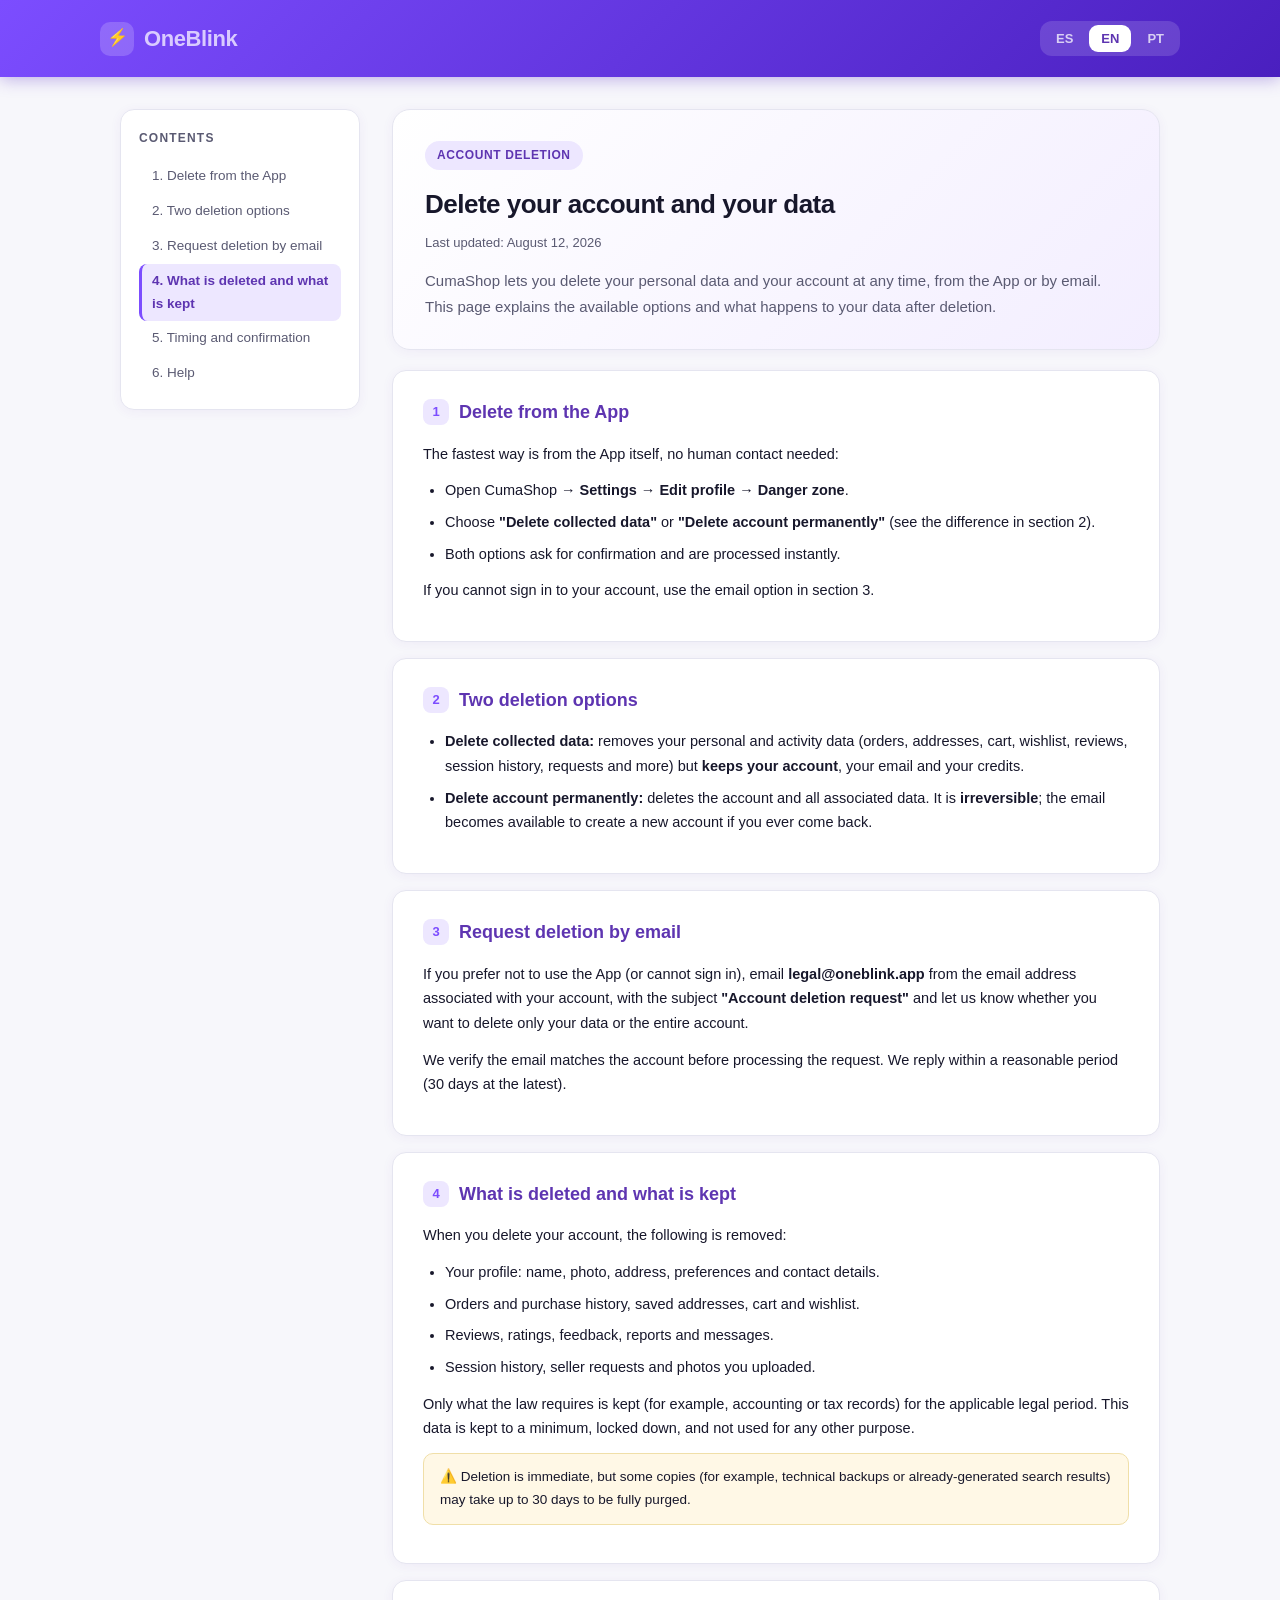
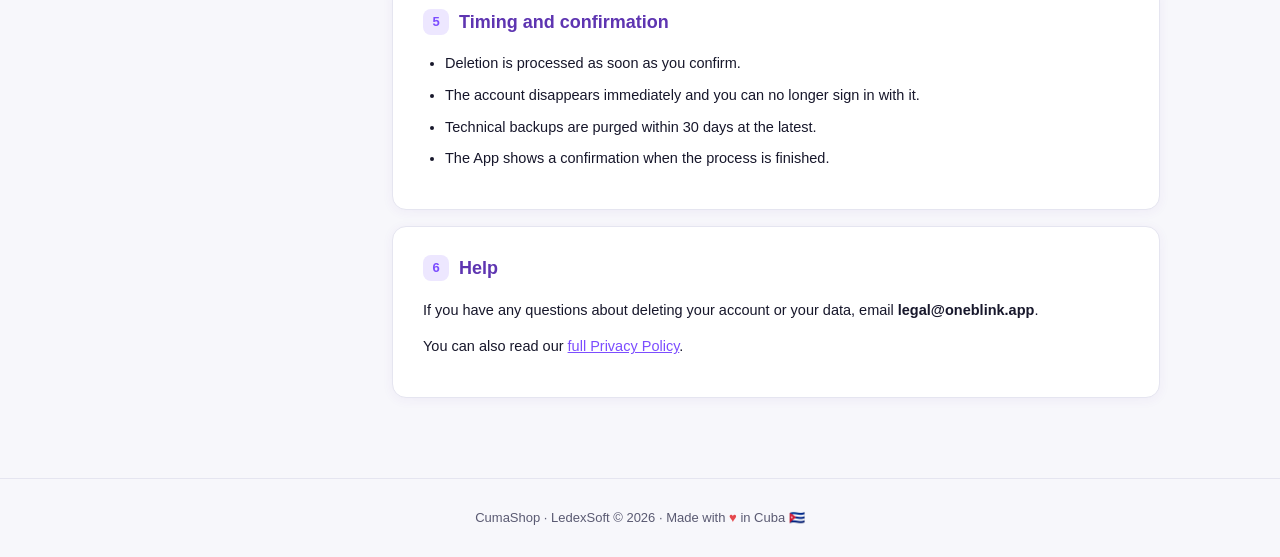
==== borrar-cuenta.html @ 1e0448ee "docs(borrado): página web de borrado de cuenta (requisito Play) + enlace desde privacidad - borrar-c" ====
<!DOCTYPE html>
<html lang="es">
<head>
  <meta charset="UTF-8" />
  <meta name="viewport" content="width=device-width, initial-scale=1.0" />
  <title>CumaShop — Borrado de cuenta / Account Deletion</title>
  <meta name="description" content="Cómo borrar tu cuenta y tus datos en CumaShop. How to delete your account and data on CumaShop, Cuba's marketplace." />
  <style>
    :root {
      --primary: #7C4DFF;
      --primary-dark: #5E35B1;
      --primary-soft: #EDE7FF;
      --bg: #F7F7FB;
      --surface: #FFFFFF;
      --text: #17172B;
      --text-soft: #5A5A72;
      --border: #E5E5F0;
      --radius: 14px;
      --shadow: 0 2px 12px rgba(94, 53, 177, 0.06);
    }
    * { margin: 0; padding: 0; box-sizing: border-box; }
    html { scroll-behavior: smooth; }
    body {
      font-family: -apple-system, BlinkMacSystemFont, "Segoe UI", Roboto,
        "Helvetica Neue", Arial, sans-serif;
      background: var(--bg);
      color: var(--text);
      line-height: 1.7;
      font-size: 16px;
    }

    /* ── Header ── */
    header {
      background: linear-gradient(135deg, #7C4DFF 0%, #4A1FBF 100%);
      color: #fff;
      padding: 20px 24px;
      position: sticky;
      top: 0;
      z-index: 50;
      box-shadow: 0 2px 16px rgba(74, 31, 191, 0.35);
    }
    .header-inner {
      max-width: 1080px;
      margin: 0 auto;
      display: flex;
      align-items: center;
      justify-content: space-between;
      gap: 16px;
      flex-wrap: wrap;
    }
    .logo {
      font-size: 22px;
      font-weight: 800;
      letter-spacing: -0.4px;
      display: flex;
      align-items: center;
      gap: 10px;
    }
    .logo-mark {
      width: 34px; height: 34px;
      background: rgba(255,255,255,0.18);
      border-radius: 10px;
      display: grid;
      place-items: center;
      font-size: 17px;
    }
    .logo span { color: #D9CBFF; }
    .lang-switch {
      display: flex;
      gap: 4px;
      background: rgba(255,255,255,0.14);
      padding: 4px;
      border-radius: 12px;
    }
    .lang-switch button {
      border: none;
      background: transparent;
      color: rgba(255,255,255,0.75);
      font-size: 13px;
      font-weight: 700;
      padding: 6px 12px;
      border-radius: 9px;
      cursor: pointer;
      transition: all 0.15s;
      font-family: inherit;
    }
    .lang-switch button:hover { color: #fff; }
    .lang-switch button.active {
      background: #fff;
      color: var(--primary-dark);
    }

    /* ── Layout ── */
    .layout {
      max-width: 1080px;
      margin: 0 auto;
      padding: 32px 20px 64px;
      display: grid;
      grid-template-columns: 240px 1fr;
      gap: 32px;
      align-items: start;
    }
    @media (max-width: 860px) {
      .layout { grid-template-columns: 1fr; }
      nav.toc { position: static; max-height: none; }
    }

    /* ── TOC ── */
    nav.toc {
      position: sticky;
      top: 96px;
      background: var(--surface);
      border: 1px solid var(--border);
      border-radius: var(--radius);
      padding: 18px;
      box-shadow: var(--shadow);
      max-height: calc(100vh - 120px);
      overflow-y: auto;
    }
    nav.toc h3 {
      font-size: 12px;
      text-transform: uppercase;
      letter-spacing: 1.2px;
      color: var(--text-soft);
      margin-bottom: 10px;
    }
    nav.toc a {
      display: block;
      padding: 6px 10px;
      border-radius: 8px;
      color: var(--text-soft);
      text-decoration: none;
      font-size: 13.5px;
      border-left: 3px solid transparent;
      transition: all 0.12s;
    }
    nav.toc a:hover { background: var(--primary-soft); color: var(--primary-dark); }
    nav.toc a.active {
      border-left-color: var(--primary);
      background: var(--primary-soft);
      color: var(--primary-dark);
      font-weight: 600;
    }

    /* ── Content ── */
    .content { min-width: 0; }
    .hero-card {
      background: linear-gradient(135deg, var(--surface) 0%, #F3EEFF 100%);
      border: 1px solid var(--border);
      border-radius: 18px;
      padding: 30px 32px;
      margin-bottom: 20px;
      box-shadow: var(--shadow);
    }
    .hero-card .badge {
      display: inline-block;
      background: var(--primary-soft);
      color: var(--primary-dark);
      font-size: 12px;
      font-weight: 700;
      padding: 4px 12px;
      border-radius: 20px;
      margin-bottom: 12px;
      text-transform: uppercase;
      letter-spacing: 0.6px;
    }
    .hero-card h1 { font-size: 26px; letter-spacing: -0.5px; margin-bottom: 6px; }
    .hero-card .updated {
      font-size: 13px;
      color: var(--text-soft);
      margin-bottom: 14px;
    }
    .hero-card .lead { font-size: 15px; color: var(--text-soft); }

    section.card {
      background: var(--surface);
      border: 1px solid var(--border);
      border-radius: var(--radius);
      padding: 26px 30px;
      margin-bottom: 16px;
      box-shadow: var(--shadow);
      scroll-margin-top: 90px;
    }
    section.card h2 {
      font-size: 18px;
      color: var(--primary-dark);
      margin-bottom: 14px;
      display: flex;
      align-items: center;
      gap: 10px;
    }
    section.card h2 .num {
      background: var(--primary-soft);
      color: var(--primary);
      font-size: 13px;
      font-weight: 800;
      width: 26px; height: 26px;
      border-radius: 8px;
      display: grid;
      place-items: center;
      flex-shrink: 0;
    }
    section.card h3 { font-size: 15px; margin: 16px 0 6px; color: var(--text); }
    section.card p { margin-bottom: 12px; font-size: 14.5px; }
    section.card ul { padding-left: 22px; margin-bottom: 12px; }
    section.card li { margin-bottom: 7px; font-size: 14.5px; }
    section.card strong { color: var(--text); }
    section.card a { color: var(--primary); }
    .highlight {
      background: #FFF8E6;
      border: 1px solid #F0DFA8;
      border-radius: 10px;
      padding: 12px 16px;
      font-size: 13.5px;
      margin: 12px 0;
    }

    footer {
      text-align: center;
      color: var(--text-soft);
      font-size: 13px;
      padding: 28px 20px;
      border-top: 1px solid var(--border);
    }
    footer .heart { color: #E5484D; }
  </style>
</head>
<body>

<header>
  <div class="header-inner">
    <div class="logo">
      <span class="logo-mark">⚡</span>
      <span>One<span>Blink</span></span>
    </div>
    <div class="lang-switch" role="group" aria-label="Idioma / Language / Idioma">
      <button data-lang="es" class="active">ES</button>
      <button data-lang="en">EN</button>
      <button data-lang="pt">PT</button>
    </div>
  </div>
</header>

<div class="layout">
  <nav class="toc" id="toc">
    <h3 data-i18n="tocTitle">Contenido</h3>
    <a href="#app" data-i18n="toc1">1. Borrar desde la App</a>
    <a href="#opciones" data-i18n="toc2">2. Dos opciones de borrado</a>
    <a href="#correo" data-i18n="toc3">3. Solicitar borrado por correo</a>
    <a href="#alcance" data-i18n="toc4">4. Qué se elimina y qué se conserva</a>
    <a href="#plazos" data-i18n="toc5">5. Plazos y confirmación</a>
    <a href="#ayuda" data-i18n="toc6">6. Ayuda</a>
  </nav>

  <div class="content">

    <div class="hero-card">
      <span class="badge" data-i18n="badge">Borrado de cuenta</span>
      <h1 data-i18n="title">Borrar tu cuenta y tus datos</h1>
      <p class="updated" data-i18n="updated">Última actualización: 12 de agosto de 2026</p>
      <p class="lead" data-i18n="lead">
        CumaShop te permite borrar tus datos personales y tu cuenta en cualquier
        momento, desde la App o escribiéndonos por correo. Esta página explica las
        opciones disponibles y qué ocurre con tus datos después del borrado.
      </p>
    </div>

    <section class="card" id="app">
      <h2><span class="num">1</span><span data-i18n="s1t">Borrar desde la App</span></h2>
      <p data-i18n="s1p1">
        La forma más rápida es desde la propia App, sin contacto humano:
      </p>
      <ul>
        <li data-i18n="s1l1">Abrí CumaShop → <strong>Ajustes</strong> → <strong>Editar perfil</strong> → <strong>Zona de peligro</strong>.</li>
        <li data-i18n="s1l2">Elegí <strong>"Borrar datos recopilados"</strong> o <strong>"Borrar cuenta permanentemente"</strong> (ver diferencia en la sección 2).</li>
        <li data-i18n="s1l3">Ambas opciones piden confirmación y se procesan al instante.</li>
      </ul>
      <p data-i18n="s1p2">
        Si no podés entrar a tu cuenta, usá la opción por correo de la sección 3.
      </p>
    </section>

    <section class="card" id="opciones">
      <h2><span class="num">2</span><span data-i18n="s2t">Dos opciones de borrado</span></h2>
      <ul>
        <li data-i18n="s2l1"><strong>Borrar datos recopilados:</strong> elimina tus datos personales y de actividad (pedidos, direcciones, carrito, lista de deseos, reseñas, historial de sesiones, solicitudes y demás) pero <strong>conserva tu cuenta</strong>, tu correo y tus créditos.</li>
        <li data-i18n="s2l2"><strong>Borrar cuenta permanentemente:</strong> elimina la cuenta y todos los datos asociados. Es <strong>irreversible</strong>; el correo queda libre para crear una cuenta nueva si algún día volvés.</li>
      </ul>
    </section>

    <section class="card" id="correo">
      <h2><span class="num">3</span><span data-i18n="s3t">Solicitar borrado por correo</span></h2>
      <p data-i18n="s3p1">
        Si preferís no usar la App (o no podés entrar), escribí a
        <strong>legal@oneblink.app</strong> desde el correo asociado a tu cuenta,
        con el asunto <strong>"Solicitud de borrado de cuenta"</strong> e indicando
        si querés borrar solo los datos o la cuenta completa.
      </p>
      <p data-i18n="s3p2">
        Verificamos que el correo coincida con la cuenta antes de procesar la
        solicitud. Respondemos dentro de un plazo razonable (máximo 30 días).
      </p>
    </section>

    <section class="card" id="alcance">
      <h2><span class="num">4</span><span data-i18n="s4t">Qué se elimina y qué se conserva</span></h2>
      <p data-i18n="s4p1">Al borrar tu cuenta se eliminan:</p>
      <ul>
        <li data-i18n="s4l1">Tu perfil: nombre, foto, dirección, preferencias y datos de contacto.</li>
        <li data-i18n="s4l2">Pedidos e historial de compras, direcciones guardadas, carrito y lista de deseos.</li>
        <li data-i18n="s4l3">Reseñas, calificaciones, feedback, reportes y mensajes.</li>
        <li data-i18n="s4l4">Historial de sesiones, solicitudes de vendedor y las fotos que hayas subido.</li>
      </ul>
      <p data-i18n="s4p2">
        Se conserva únicamente lo que exige la ley (por ejemplo, registros contables
        o fiscales) durante el plazo legal aplicable. Esos datos se mantienen
        mínimos y bloqueados, y no se usan para ningún otro fin.
      </p>
      <div class="highlight" data-i18n="s4h">
        ⚠️ El borrado es inmediato, pero algunas copias (por ejemplo, respaldos
        técnicos o resultados de búsqueda ya generados) pueden tardar hasta 30 días
        en purgarse por completo.
      </div>
    </section>

    <section class="card" id="plazos">
      <h2><span class="num">5</span><span data-i18n="s5t">Plazos y confirmación</span></h2>
      <ul>
        <li data-i18n="s5l1">El borrado se procesa en el momento en que confirmás.</li>
        <li data-i18n="s5l2">La cuenta desaparece de inmediato y no podés volver a entrar con ella.</li>
        <li data-i18n="s5l3">Los respaldos técnicos se purgan en un máximo de 30 días.</li>
        <li data-i18n="s5l4">La App te muestra una confirmación cuando el proceso termina.</li>
      </ul>
    </section>

    <section class="card" id="ayuda">
      <h2><span class="num">6</span><span data-i18n="s6t">Ayuda</span></h2>
      <p data-i18n="s6p1">
        Ante cualquier duda sobre el borrado de tu cuenta o tus datos, escribinos a
        <strong>legal@oneblink.app</strong>.
      </p>
      <p data-i18n="s6p2">
        También podés consultar nuestra
        <a href="privacidad.html" data-i18n="s6link">Política de Privacidad completa</a>.
      </p>
    </section>

  </div>
</div>

<footer>
  <span data-i18n="footer">CumaShop · LedexSoft © 2026 · Hecho con</span> <span class="heart">♥</span> <span data-i18n="footer2">en Cuba 🇨🇺</span>
</footer>

<script>
  // ── Traducciones (es / en / pt) ──
  const I18N = {
    es: {
      htmlLang: 'es',
      docTitle: 'CumaShop — Borrado de cuenta',
      tocTitle: 'Contenido',
      toc1: '1. Borrar desde la App', toc2: '2. Dos opciones de borrado',
      toc3: '3. Solicitar borrado por correo', toc4: '4. Qué se elimina y qué se conserva',
      toc5: '5. Plazos y confirmación', toc6: '6. Ayuda',
      badge: 'Borrado de cuenta',
      title: 'Borrar tu cuenta y tus datos',
      updated: 'Última actualización: 12 de agosto de 2026',
      lead: 'CumaShop te permite borrar tus datos personales y tu cuenta en cualquier momento, desde la App o escribiéndonos por correo. Esta página explica las opciones disponibles y qué ocurre con tus datos después del borrado.',
      s1t: 'Borrar desde la App',
      s1p1: 'La forma más rápida es desde la propia App, sin contacto humano:',
      s1l1: 'Abrí CumaShop → <strong>Ajustes</strong> → <strong>Editar perfil</strong> → <strong>Zona de peligro</strong>.',
      s1l2: 'Elegí <strong>"Borrar datos recopilados"</strong> o <strong>"Borrar cuenta permanentemente"</strong> (ver diferencia en la sección 2).',
      s1l3: 'Ambas opciones piden confirmación y se procesan al instante.',
      s1p2: 'Si no podés entrar a tu cuenta, usá la opción por correo de la sección 3.',
      s2t: 'Dos opciones de borrado',
      s2l1: '<strong>Borrar datos recopilados:</strong> elimina tus datos personales y de actividad (pedidos, direcciones, carrito, lista de deseos, reseñas, historial de sesiones, solicitudes y demás) pero <strong>conserva tu cuenta</strong>, tu correo y tus créditos.',
      s2l2: '<strong>Borrar cuenta permanentemente:</strong> elimina la cuenta y todos los datos asociados. Es <strong>irreversible</strong>; el correo queda libre para crear una cuenta nueva si algún día volvés.',
      s3t: 'Solicitar borrado por correo',
      s3p1: 'Si preferís no usar la App (o no podés entrar), escribí a <strong>legal@oneblink.app</strong> desde el correo asociado a tu cuenta, con el asunto <strong>"Solicitud de borrado de cuenta"</strong> e indicando si querés borrar solo los datos o la cuenta completa.',
      s3p2: 'Verificamos que el correo coincida con la cuenta antes de procesar la solicitud. Respondemos dentro de un plazo razonable (máximo 30 días).',
      s4t: 'Qué se elimina y qué se conserva',
      s4p1: 'Al borrar tu cuenta se eliminan:',
      s4l1: 'Tu perfil: nombre, foto, dirección, preferencias y datos de contacto.',
      s4l2: 'Pedidos e historial de compras, direcciones guardadas, carrito y lista de deseos.',
      s4l3: 'Reseñas, calificaciones, feedback, reportes y mensajes.',
      s4l4: 'Historial de sesiones, solicitudes de vendedor y las fotos que hayas subido.',
      s4p2: 'Se conserva únicamente lo que exige la ley (por ejemplo, registros contables o fiscales) durante el plazo legal aplicable. Esos datos se mantienen mínimos y bloqueados, y no se usan para ningún otro fin.',
      s4h: '⚠️ El borrado es inmediato, pero algunas copias (por ejemplo, respaldos técnicos o resultados de búsqueda ya generados) pueden tardar hasta 30 días en purgarse por completo.',
      s5t: 'Plazos y confirmación',
      s5l1: 'El borrado se procesa en el momento en que confirmás.',
      s5l2: 'La cuenta desaparece de inmediato y no podés volver a entrar con ella.',
      s5l3: 'Los respaldos técnicos se purgan en un máximo de 30 días.',
      s5l4: 'La App te muestra una confirmación cuando el proceso termina.',
      s6t: 'Ayuda',
      s6p1: 'Ante cualquier duda sobre el borrado de tu cuenta o tus datos, escribinos a <strong>legal@oneblink.app</strong>.',
      s6p2: 'También podés consultar nuestra <a href="privacidad.html">Política de Privacidad completa</a>.',
      s6link: 'Política de Privacidad completa',
      footer: 'CumaShop · LedexSoft © 2026 · Hecho con', footer2: 'en Cuba 🇨🇺'
    },
    en: {
      htmlLang: 'en',
      docTitle: 'CumaShop — Account Deletion',
      tocTitle: 'Contents',
      toc1: '1. Delete from the App', toc2: '2. Two deletion options',
      toc3: '3. Request deletion by email', toc4: '4. What is deleted and what is kept',
      toc5: '5. Timing and confirmation', toc6: '6. Help',
      badge: 'Account Deletion',
      title: 'Delete your account and your data',
      updated: 'Last updated: August 12, 2026',
      lead: 'CumaShop lets you delete your personal data and your account at any time, from the App or by email. This page explains the available options and what happens to your data after deletion.',
      s1t: 'Delete from the App',
      s1p1: 'The fastest way is from the App itself, no human contact needed:',
      s1l1: 'Open CumaShop → <strong>Settings</strong> → <strong>Edit profile</strong> → <strong>Danger zone</strong>.',
      s1l2: 'Choose <strong>"Delete collected data"</strong> or <strong>"Delete account permanently"</strong> (see the difference in section 2).',
      s1l3: 'Both options ask for confirmation and are processed instantly.',
      s1p2: 'If you cannot sign in to your account, use the email option in section 3.',
      s2t: 'Two deletion options',
      s2l1: '<strong>Delete collected data:</strong> removes your personal and activity data (orders, addresses, cart, wishlist, reviews, session history, requests and more) but <strong>keeps your account</strong>, your email and your credits.',
      s2l2: '<strong>Delete account permanently:</strong> deletes the account and all associated data. It is <strong>irreversible</strong>; the email becomes available to create a new account if you ever come back.',
      s3t: 'Request deletion by email',
      s3p1: 'If you prefer not to use the App (or cannot sign in), email <strong>legal@oneblink.app</strong> from the email address associated with your account, with the subject <strong>"Account deletion request"</strong> and let us know whether you want to delete only your data or the entire account.',
      s3p2: 'We verify the email matches the account before processing the request. We reply within a reasonable period (30 days at the latest).',
      s4t: 'What is deleted and what is kept',
      s4p1: 'When you delete your account, the following is removed:',
      s4l1: 'Your profile: name, photo, address, preferences and contact details.',
      s4l2: 'Orders and purchase history, saved addresses, cart and wishlist.',
      s4l3: 'Reviews, ratings, feedback, reports and messages.',
      s4l4: 'Session history, seller requests and photos you uploaded.',
      s4p2: 'Only what the law requires is kept (for example, accounting or tax records) for the applicable legal period. This data is kept to a minimum, locked down, and not used for any other purpose.',
      s4h: '⚠️ Deletion is immediate, but some copies (for example, technical backups or already-generated search results) may take up to 30 days to be fully purged.',
      s5t: 'Timing and confirmation',
      s5l1: 'Deletion is processed as soon as you confirm.',
      s5l2: 'The account disappears immediately and you can no longer sign in with it.',
      s5l3: 'Technical backups are purged within 30 days at the latest.',
      s5l4: 'The App shows a confirmation when the process is finished.',
      s6t: 'Help',
      s6p1: 'If you have any questions about deleting your account or your data, email <strong>legal@oneblink.app</strong>.',
      s6p2: 'You can also read our <a href="privacidad.html">full Privacy Policy</a>.',
      s6link: 'full Privacy Policy',
      footer: 'CumaShop · LedexSoft © 2026 · Made with', footer2: 'in Cuba 🇨🇺'
    },
    pt: {
      htmlLang: 'pt',
      docTitle: 'CumaShop — Exclusão de conta',
      tocTitle: 'Conteúdo',
      toc1: '1. Excluir pelo App', toc2: '2. Duas opções de exclusão',
      toc3: '3. Solicitar exclusão por e-mail', toc4: '4. O que é excluído e o que é mantido',
      toc5: '5. Prazos e confirmação', toc6: '6. Ajuda',
      badge: 'Exclusão de conta',
      title: 'Exclua sua conta e seus dados',
      updated: 'Última atualização: 12 de agosto de 2026',
      lead: 'O CumaShop permite excluir seus dados pessoais e sua conta a qualquer momento, pelo App ou por e-mail. Esta página explica as opções disponíveis e o que acontece com seus dados após a exclusão.',
      s1t: 'Excluir pelo App',
      s1p1: 'A forma mais rápida é pelo próprio App, sem contato humano:',
      s1l1: 'Abra o CumaShop → <strong>Ajustes</strong> → <strong>Editar perfil</strong> → <strong>Zona de perigo</strong>.',
      s1l2: 'Escolha <strong>"Excluir dados coletados"</strong> ou <strong>"Excluir conta permanentemente"</strong> (veja a diferença na seção 2).',
      s1l3: 'Ambas as opções pedem confirmação e são processadas na hora.',
      s1p2: 'Se não conseguir entrar na sua conta, use a opção por e-mail da seção 3.',
      s2t: 'Duas opções de exclusão',
      s2l1: '<strong>Excluir dados coletados:</strong> remove seus dados pessoais e de atividade (pedidos, endereços, carrinho, lista de desejos, avaliações, histórico de sessões, solicitações e mais), mas <strong>mantém sua conta</strong>, seu e-mail e seus créditos.',
      s2l2: '<strong>Excluir conta permanentemente:</strong> exclui a conta e todos os dados associados. É <strong>irreversível</strong>; o e-mail fica livre para criar uma conta nova se um dia você voltar.',
      s3t: 'Solicitar exclusão por e-mail',
      s3p1: 'Se preferir não usar o App (ou não conseguir entrar), escreva para <strong>legal@oneblink.app</strong> usando o e-mail associado à sua conta, com o assunto <strong>"Solicitação de exclusão de conta"</strong> e informando se quer excluir apenas os dados ou a conta completa.',
      s3p2: 'Verificamos se o e-mail corresponde à conta antes de processar a solicitação. Respondemos dentro de um prazo razoável (no máximo 30 dias).',
      s4t: 'O que é excluído e o que é mantido',
      s4p1: 'Ao excluir sua conta, são removidos:',
      s4l1: 'Seu perfil: nome, foto, endereço, preferências e dados de contato.',
      s4l2: 'Pedidos e histórico de compras, endereços salvos, carrinho e lista de desejos.',
      s4l3: 'Avaliações, classificações, feedback, denúncias e mensagens.',
      s4l4: 'Histórico de sessões, solicitações de vendedor e fotos enviadas por você.',
      s4p2: 'Apenas o que a lei exige é mantido (por exemplo, registros contábeis ou fiscais) pelo prazo legal aplicável. Esses dados ficam reduzidos ao mínimo, bloqueados e não são usados para nenhum outro fim.',
      s4h: '⚠️ A exclusão é imediata, mas algumas cópias (por exemplo, backups técnicos ou resultados de busca já gerados) podem levar até 30 dias para serem totalmente eliminadas.',
      s5t: 'Prazos e confirmação',
      s5l1: 'A exclusão é processada no momento em que você confirma.',
      s5l2: 'A conta desaparece imediatamente e você não consegue mais entrar com ela.',
      s5l3: 'Os backups técnicos são eliminados em no máximo 30 dias.',
      s5l4: 'O App mostra uma confirmação quando o processo termina.',
      s6t: 'Ajuda',
      s6p1: 'Em caso de dúvida sobre a exclusão da sua conta ou seus dados, escreva para <strong>legal@oneblink.app</strong>.',
      s6p2: 'Você também pode consultar nossa <a href="privacidad.html">Política de Privacidade completa</a>.',
      s6link: 'Política de Privacidade completa',
      footer: 'CumaShop · LedexSoft © 2026 · Feito com', footer2: 'em Cuba 🇨🇺'
    }
  };

  // ── Detección de idioma: URL (?lang=) > localStorage > navegador ──
  function detectLang() {
    const fromUrl = new URLSearchParams(location.search).get('lang');
    if (fromUrl && I18N[fromUrl]) return fromUrl;
    const stored = localStorage.getItem('ob-lang');
    if (stored && I18N[stored]) return stored;
    const nav = (navigator.language || navigator.languages?.[0] || 'es').toLowerCase();
    if (nav.startsWith('pt')) return 'pt';
    if (nav.startsWith('en')) return 'en';
    return 'es'; // default: español
  }

  // ── Aplicar idioma ──
  function applyLang(lang) {
    const t = I18N[lang];
    document.documentElement.lang = t.htmlLang;
    document.title = t.docTitle;
    document.querySelectorAll('[data-i18n]').forEach((el) => {
      const key = el.getAttribute('data-i18n');
      if (t[key] !== undefined) el.innerHTML = t[key];
    });
    document.querySelectorAll('.lang-switch button').forEach((btn) => {
      btn.classList.toggle('active', btn.dataset.lang === lang);
    });
    localStorage.setItem('ob-lang', lang);
  }

  // ── Init + switch manual ──
  document.querySelectorAll('.lang-switch button').forEach((btn) => {
    btn.addEventListener('click', () => applyLang(btn.dataset.lang));
  });
  applyLang(detectLang());

  // ── TOC: resaltar sección activa al hacer scroll ──
  const tocLinks = document.querySelectorAll('nav.toc a');
  const sections = [...tocLinks].map((a) => document.querySelector(a.getAttribute('href')));
  const observer = new IntersectionObserver(
    (entries) => {
      entries.forEach((entry) => {
        if (entry.isIntersecting) {
          tocLinks.forEach((a) =>
            a.classList.toggle('active', a.getAttribute('href') === '#' + entry.target.id)
          );
        }
      });
    },
    { rootMargin: '-20% 0px -70% 0px' }
  );
  sections.forEach((s) => s && observer.observe(s));
</script>
</body>
</html>
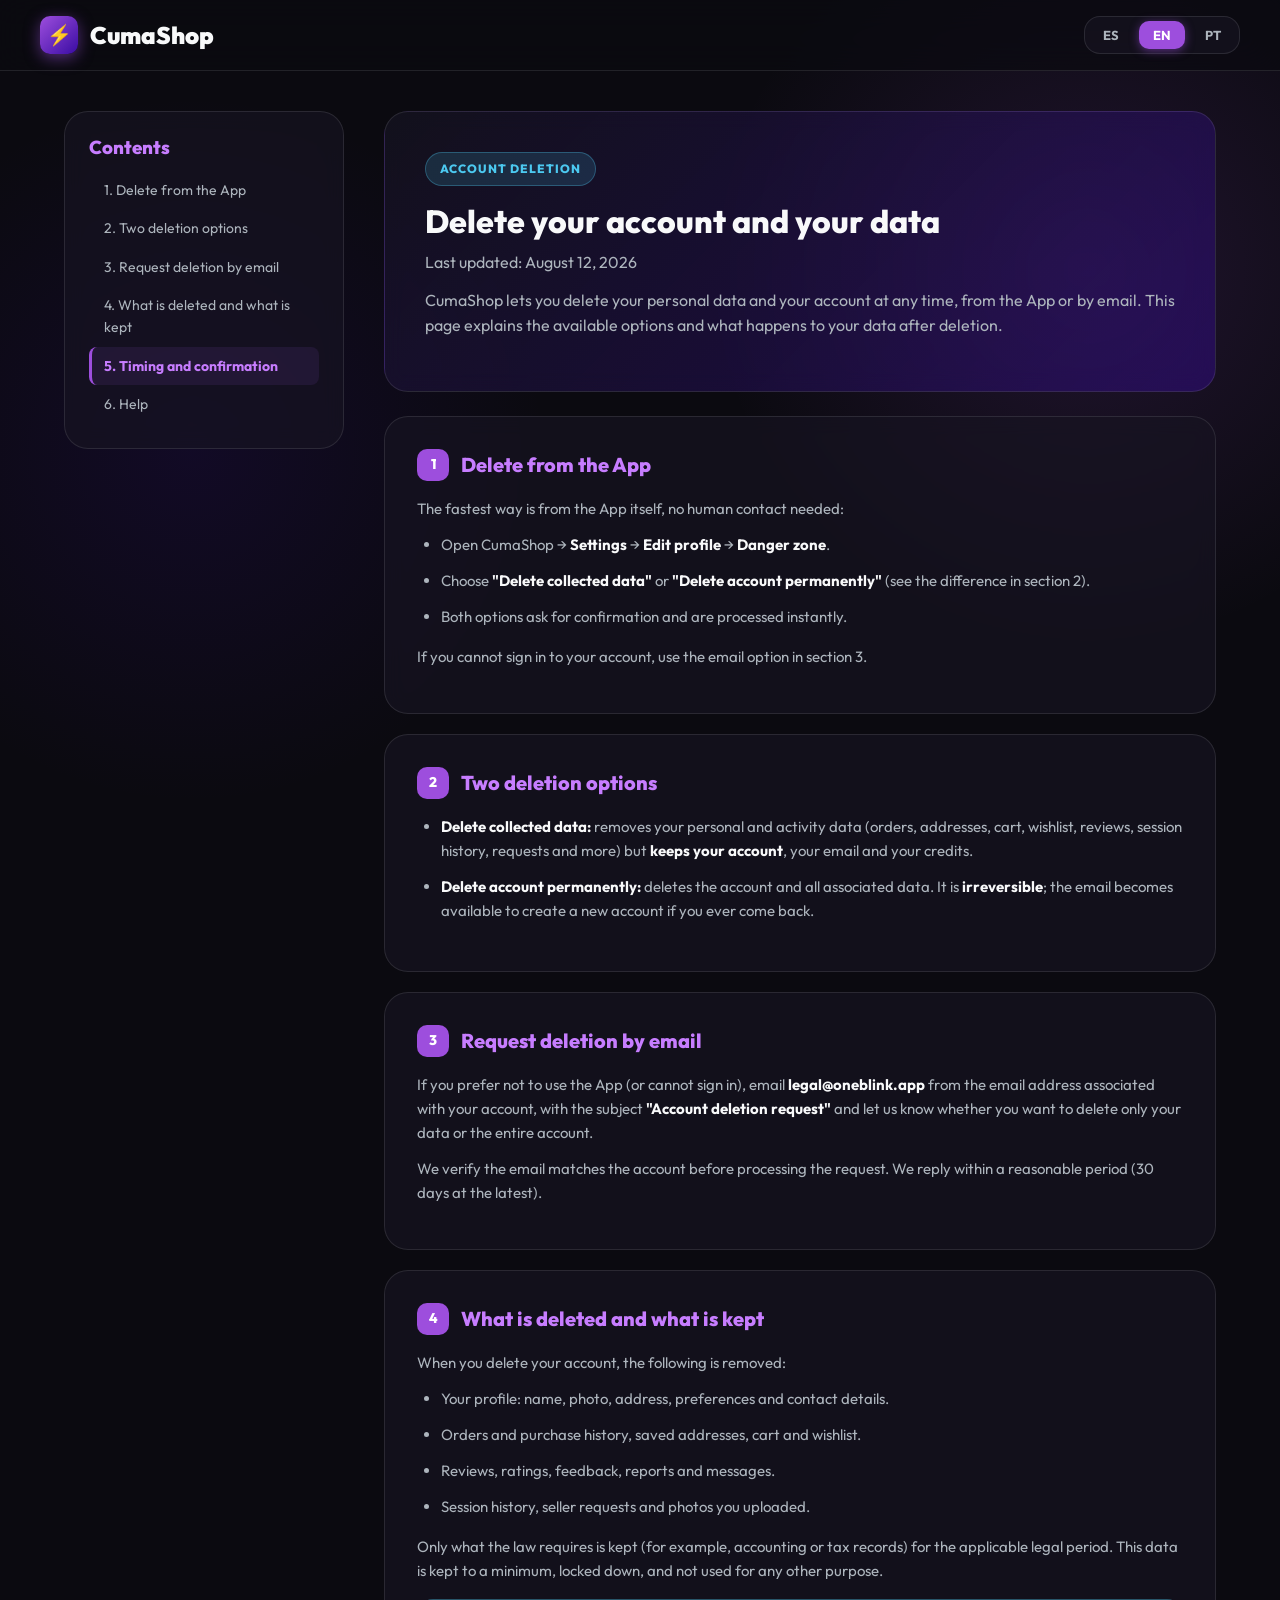
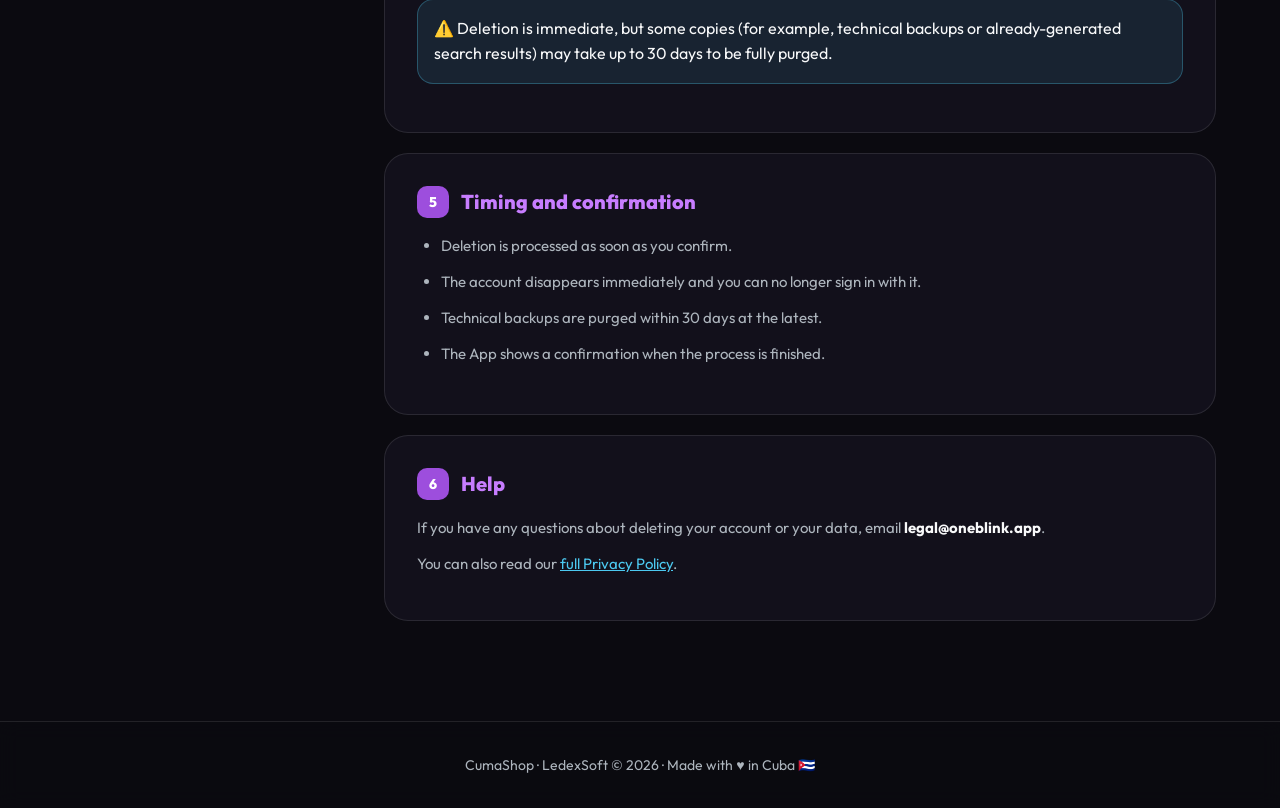
==== commit 9b15048c: "refactor(web): estilos y JS externalizados + FAQ + hero con imágenes (13/08, cambios de Carlos) - cs" ====
--- a/borrar-cuenta.html
+++ b/borrar-cuenta.html
@@ -5,234 +5,13 @@
   <meta name="viewport" content="width=device-width, initial-scale=1.0" />
   <title>CumaShop — Borrado de cuenta / Account Deletion</title>
   <meta name="description" content="Cómo borrar tu cuenta y tus datos en CumaShop. How to delete your account and data on CumaShop, Cuba's marketplace." />
-  <style>
-    :root {
-      --primary: #7C4DFF;
-      --primary-dark: #5E35B1;
-      --primary-soft: #EDE7FF;
-      --bg: #F7F7FB;
-      --surface: #FFFFFF;
-      --text: #17172B;
-      --text-soft: #5A5A72;
-      --border: #E5E5F0;
-      --radius: 14px;
-      --shadow: 0 2px 12px rgba(94, 53, 177, 0.06);
-    }
-    * { margin: 0; padding: 0; box-sizing: border-box; }
-    html { scroll-behavior: smooth; }
-    body {
-      font-family: -apple-system, BlinkMacSystemFont, "Segoe UI", Roboto,
-        "Helvetica Neue", Arial, sans-serif;
-      background: var(--bg);
-      color: var(--text);
-      line-height: 1.7;
-      font-size: 16px;
-    }
-
-    /* ── Header ── */
-    header {
-      background: linear-gradient(135deg, #7C4DFF 0%, #4A1FBF 100%);
-      color: #fff;
-      padding: 20px 24px;
-      position: sticky;
-      top: 0;
-      z-index: 50;
-      box-shadow: 0 2px 16px rgba(74, 31, 191, 0.35);
-    }
-    .header-inner {
-      max-width: 1080px;
-      margin: 0 auto;
-      display: flex;
-      align-items: center;
-      justify-content: space-between;
-      gap: 16px;
-      flex-wrap: wrap;
-    }
-    .logo {
-      font-size: 22px;
-      font-weight: 800;
-      letter-spacing: -0.4px;
-      display: flex;
-      align-items: center;
-      gap: 10px;
-    }
-    .logo-mark {
-      width: 34px; height: 34px;
-      background: rgba(255,255,255,0.18);
-      border-radius: 10px;
-      display: grid;
-      place-items: center;
-      font-size: 17px;
-    }
-    .logo span { color: #D9CBFF; }
-    .lang-switch {
-      display: flex;
-      gap: 4px;
-      background: rgba(255,255,255,0.14);
-      padding: 4px;
-      border-radius: 12px;
-    }
-    .lang-switch button {
-      border: none;
-      background: transparent;
-      color: rgba(255,255,255,0.75);
-      font-size: 13px;
-      font-weight: 700;
-      padding: 6px 12px;
-      border-radius: 9px;
-      cursor: pointer;
-      transition: all 0.15s;
-      font-family: inherit;
-    }
-    .lang-switch button:hover { color: #fff; }
-    .lang-switch button.active {
-      background: #fff;
-      color: var(--primary-dark);
-    }
-
-    /* ── Layout ── */
-    .layout {
-      max-width: 1080px;
-      margin: 0 auto;
-      padding: 32px 20px 64px;
-      display: grid;
-      grid-template-columns: 240px 1fr;
-      gap: 32px;
-      align-items: start;
-    }
-    @media (max-width: 860px) {
-      .layout { grid-template-columns: 1fr; }
-      nav.toc { position: static; max-height: none; }
-    }
-
-    /* ── TOC ── */
-    nav.toc {
-      position: sticky;
-      top: 96px;
-      background: var(--surface);
-      border: 1px solid var(--border);
-      border-radius: var(--radius);
-      padding: 18px;
-      box-shadow: var(--shadow);
-      max-height: calc(100vh - 120px);
-      overflow-y: auto;
-    }
-    nav.toc h3 {
-      font-size: 12px;
-      text-transform: uppercase;
-      letter-spacing: 1.2px;
-      color: var(--text-soft);
-      margin-bottom: 10px;
-    }
-    nav.toc a {
-      display: block;
-      padding: 6px 10px;
-      border-radius: 8px;
-      color: var(--text-soft);
-      text-decoration: none;
-      font-size: 13.5px;
-      border-left: 3px solid transparent;
-      transition: all 0.12s;
-    }
-    nav.toc a:hover { background: var(--primary-soft); color: var(--primary-dark); }
-    nav.toc a.active {
-      border-left-color: var(--primary);
-      background: var(--primary-soft);
-      color: var(--primary-dark);
-      font-weight: 600;
-    }
-
-    /* ── Content ── */
-    .content { min-width: 0; }
-    .hero-card {
-      background: linear-gradient(135deg, var(--surface) 0%, #F3EEFF 100%);
-      border: 1px solid var(--border);
-      border-radius: 18px;
-      padding: 30px 32px;
-      margin-bottom: 20px;
-      box-shadow: var(--shadow);
-    }
-    .hero-card .badge {
-      display: inline-block;
-      background: var(--primary-soft);
-      color: var(--primary-dark);
-      font-size: 12px;
-      font-weight: 700;
-      padding: 4px 12px;
-      border-radius: 20px;
-      margin-bottom: 12px;
-      text-transform: uppercase;
-      letter-spacing: 0.6px;
-    }
-    .hero-card h1 { font-size: 26px; letter-spacing: -0.5px; margin-bottom: 6px; }
-    .hero-card .updated {
-      font-size: 13px;
-      color: var(--text-soft);
-      margin-bottom: 14px;
-    }
-    .hero-card .lead { font-size: 15px; color: var(--text-soft); }
-
-    section.card {
-      background: var(--surface);
-      border: 1px solid var(--border);
-      border-radius: var(--radius);
-      padding: 26px 30px;
-      margin-bottom: 16px;
-      box-shadow: var(--shadow);
-      scroll-margin-top: 90px;
-    }
-    section.card h2 {
-      font-size: 18px;
-      color: var(--primary-dark);
-      margin-bottom: 14px;
-      display: flex;
-      align-items: center;
-      gap: 10px;
-    }
-    section.card h2 .num {
-      background: var(--primary-soft);
-      color: var(--primary);
-      font-size: 13px;
-      font-weight: 800;
-      width: 26px; height: 26px;
-      border-radius: 8px;
-      display: grid;
-      place-items: center;
-      flex-shrink: 0;
-    }
-    section.card h3 { font-size: 15px; margin: 16px 0 6px; color: var(--text); }
-    section.card p { margin-bottom: 12px; font-size: 14.5px; }
-    section.card ul { padding-left: 22px; margin-bottom: 12px; }
-    section.card li { margin-bottom: 7px; font-size: 14.5px; }
-    section.card strong { color: var(--text); }
-    section.card a { color: var(--primary); }
-    .highlight {
-      background: #FFF8E6;
-      border: 1px solid #F0DFA8;
-      border-radius: 10px;
-      padding: 12px 16px;
-      font-size: 13.5px;
-      margin: 12px 0;
-    }
-
-    footer {
-      text-align: center;
-      color: var(--text-soft);
-      font-size: 13px;
-      padding: 28px 20px;
-      border-top: 1px solid var(--border);
-    }
-    footer .heart { color: #E5484D; }
-  </style>
+  <link rel="stylesheet" href="css/main.css" />
 </head>
-<body>
+<body class="page-privacidad">
 
 <header>
   <div class="header-inner">
-    <div class="logo">
-      <span class="logo-mark">⚡</span>
-      <span>One<span>Blink</span></span>
-    </div>
+    <a href="index.html" class="logo"><span class="logo-mark">⚡</span> CumaShop</a>
     <div class="lang-switch" role="group" aria-label="Idioma / Language / Idioma">
       <button data-lang="es" class="active">ES</button>
       <button data-lang="en">EN</button>
--- a/css/main.css
+++ b/css/main.css
@@ -0,0 +1,586 @@
+@import url('https://fonts.googleapis.com/css2?family=Outfit:wght@300;400;500;600;700;800;900&display=swap');
+
+:root {
+  /* Vibrant Dark Mode Palette */
+  --bg-main: #0B0A10;
+  --bg-surface: rgba(23, 21, 35, 0.65);
+  --bg-surface-hover: rgba(35, 32, 55, 0.85);
+  
+  --primary: #9d4edd;
+  --primary-glow: rgba(157, 78, 221, 0.5);
+  --primary-bright: #c77dff;
+  
+  --secondary: #3a0ca3;
+  --accent: #4cc9f0;
+  --accent-glow: rgba(76, 201, 240, 0.4);
+  
+  --text-main: #f8f9fa;
+  --text-muted: #adb5bd;
+  
+  --border-light: rgba(255, 255, 255, 0.1);
+  --border-glow: rgba(157, 78, 221, 0.3);
+
+  --radius-lg: 24px;
+  --radius-md: 16px;
+  --radius-sm: 10px;
+
+  --transition: all 0.3s cubic-bezier(0.25, 0.8, 0.25, 1);
+}
+
+* {
+  margin: 0;
+  padding: 0;
+  box-sizing: border-box;
+}
+
+html {
+  scroll-behavior: smooth;
+}
+
+body {
+  font-family: 'Outfit', -apple-system, BlinkMacSystemFont, sans-serif;
+  background-color: var(--bg-main);
+  color: var(--text-main);
+  line-height: 1.6;
+  min-height: 100vh;
+  display: flex;
+  flex-direction: column;
+  overflow-x: hidden;
+  background-image: 
+    radial-gradient(circle at 15% 50%, rgba(58, 12, 163, 0.15), transparent 30%),
+    radial-gradient(circle at 85% 30%, rgba(157, 78, 221, 0.15), transparent 30%);
+  background-attachment: fixed;
+}
+
+/* ── Typography ── */
+h1, h2, h3, h4, h5, h6 {
+  font-weight: 800;
+  line-height: 1.2;
+}
+
+.text-gradient {
+  background: linear-gradient(135deg, var(--primary-bright), var(--accent));
+  -webkit-background-clip: text;
+  -webkit-text-fill-color: transparent;
+  background-clip: text;
+  color: transparent;
+}
+
+p {
+  color: var(--text-muted);
+}
+
+/* ── Header ── */
+header {
+  position: sticky;
+  top: 0;
+  z-index: 100;
+  backdrop-filter: blur(16px);
+  -webkit-backdrop-filter: blur(16px);
+  background: rgba(11, 10, 16, 0.7);
+  border-bottom: 1px solid var(--border-light);
+  padding: 16px 24px;
+}
+
+.header-inner {
+  max-width: 1200px;
+  margin: 0 auto;
+  display: flex;
+  align-items: center;
+  justify-content: space-between;
+}
+
+.logo {
+  font-size: 24px;
+  font-weight: 900;
+  display: flex;
+  align-items: center;
+  gap: 12px;
+  text-decoration: none;
+  color: var(--text-main);
+  transition: var(--transition);
+}
+
+.logo:hover {
+  transform: scale(1.02);
+}
+
+.logo-mark {
+  width: 38px;
+  height: 38px;
+  background: linear-gradient(135deg, var(--primary), var(--secondary));
+  border-radius: var(--radius-sm);
+  display: grid;
+  place-items: center;
+  box-shadow: 0 4px 15px var(--primary-glow);
+  font-size: 20px;
+}
+
+.lang-switch {
+  display: flex;
+  gap: 6px;
+  background: var(--bg-surface);
+  padding: 4px;
+  border-radius: var(--radius-md);
+  border: 1px solid var(--border-light);
+}
+
+.lang-switch button {
+  border: none;
+  background: transparent;
+  color: var(--text-muted);
+  font-size: 13px;
+  font-weight: 700;
+  padding: 6px 14px;
+  border-radius: var(--radius-sm);
+  cursor: pointer;
+  transition: var(--transition);
+  font-family: inherit;
+}
+
+.lang-switch button:hover {
+  color: var(--text-main);
+  background: rgba(255, 255, 255, 0.05);
+}
+
+.lang-switch button.active {
+  background: var(--primary);
+  color: #fff;
+  box-shadow: 0 2px 10px var(--primary-glow);
+}
+
+/* ── Hero Section ── */
+.hero {
+  padding: 100px 24px;
+  max-width: 1200px;
+  margin: 0 auto;
+  display: flex;
+  align-items: center;
+  gap: 60px;
+  min-height: 80vh;
+}
+
+.hero-content {
+  flex: 1;
+}
+
+.hero h1 {
+  font-size: clamp(40px, 5vw, 64px);
+  margin-bottom: 24px;
+  letter-spacing: -1px;
+}
+
+.hero p.tagline {
+  font-size: clamp(18px, 2vw, 22px);
+  margin-bottom: 40px;
+  max-width: 540px;
+}
+
+.hero-visual {
+  flex: 1;
+  display: flex;
+  justify-content: center;
+  position: relative;
+}
+
+.hero-visual img {
+  width: 100%;
+  max-width: 500px;
+  border-radius: 32px;
+  box-shadow: 0 20px 50px rgba(0, 0, 0, 0.5), 0 0 40px var(--primary-glow);
+  animation: float 6s ease-in-out infinite;
+  transform-style: preserve-3d;
+}
+
+@keyframes float {
+  0% { transform: translateY(0px) rotate3d(1, 1, 0, 0deg); }
+  50% { transform: translateY(-20px) rotate3d(1, 1, 0, 2deg); }
+  100% { transform: translateY(0px) rotate3d(1, 1, 0, 0deg); }
+}
+
+@keyframes pulseGlow {
+  0% { box-shadow: 0 10px 30px var(--primary-glow); }
+  50% { box-shadow: 0 15px 40px var(--primary-glow), 0 0 20px var(--accent-glow); }
+  100% { box-shadow: 0 10px 30px var(--primary-glow); }
+}
+
+/* ── Buttons ── */
+.btn-primary {
+  display: inline-flex;
+  align-items: center;
+  justify-content: center;
+  background: linear-gradient(135deg, var(--primary), var(--secondary));
+  color: #fff;
+  font-weight: 700;
+  font-size: 16px;
+  padding: 16px 36px;
+  border-radius: var(--radius-lg);
+  text-decoration: none;
+  box-shadow: 0 10px 30px var(--primary-glow);
+  transition: var(--transition);
+  border: 1px solid rgba(255, 255, 255, 0.1);
+  animation: pulseGlow 3s infinite alternate;
+}
+
+.btn-primary:hover {
+  transform: translateY(-3px) scale(1.02);
+  animation: none;
+  box-shadow: 0 15px 40px var(--primary-glow), 0 0 15px var(--accent-glow);
+}
+
+/* ── Features ── */
+.features {
+  max-width: 1200px;
+  margin: 0 auto;
+  padding: 80px 24px;
+  display: grid;
+  grid-template-columns: repeat(auto-fit, minmax(260px, 1fr));
+  gap: 24px;
+}
+
+.feature-card {
+  background: var(--bg-surface);
+  border: 1px solid var(--border-light);
+  border-radius: var(--radius-lg);
+  padding: 32px;
+  backdrop-filter: blur(10px);
+  -webkit-backdrop-filter: blur(10px);
+  transition: var(--transition);
+  position: relative;
+  overflow: hidden;
+}
+
+.feature-card::before {
+  content: '';
+  position: absolute;
+  top: 0; left: 0; width: 100%; height: 100%;
+  background: linear-gradient(135deg, rgba(255,255,255,0.05) 0%, transparent 100%);
+  opacity: 0;
+  transition: var(--transition);
+}
+
+.feature-card:hover {
+  transform: translateY(-8px);
+  border-color: var(--border-glow);
+  box-shadow: 0 12px 40px rgba(0, 0, 0, 0.4), 0 0 20px var(--primary-glow);
+}
+
+.feature-card:hover::before {
+  opacity: 1;
+}
+
+.feature-icon {
+  width: 56px;
+  height: 56px;
+  background: rgba(157, 78, 221, 0.1);
+  border: 1px solid var(--border-glow);
+  border-radius: var(--radius-md);
+  display: grid;
+  place-items: center;
+  font-size: 26px;
+  margin-bottom: 20px;
+  color: var(--primary-bright);
+  transition: var(--transition);
+}
+
+.feature-card:hover .feature-icon {
+  transform: scale(1.1) rotate(5deg);
+  background: var(--primary);
+  color: #fff;
+}
+
+.feature-card h3 {
+  font-size: 20px;
+  margin-bottom: 12px;
+  color: var(--text-main);
+}
+
+.feature-card p {
+  font-size: 15px;
+  line-height: 1.6;
+}
+
+/* ── CTA Sections ── */
+.section-cta {
+  text-align: center;
+  padding: 80px 24px;
+  max-width: 800px;
+  margin: 0 auto;
+}
+
+.section-cta h2 {
+  font-size: clamp(32px, 4vw, 48px);
+  margin-bottom: 16px;
+}
+
+.section-cta p {
+  font-size: 18px;
+  margin-bottom: 32px;
+}
+
+.glass-panel {
+  background: var(--bg-surface);
+  border: 1px solid var(--border-light);
+  border-radius: var(--radius-lg);
+  padding: 60px 40px;
+  backdrop-filter: blur(16px);
+  -webkit-backdrop-filter: blur(16px);
+  box-shadow: 0 20px 50px rgba(0,0,0,0.3);
+  position: relative;
+  overflow: hidden;
+}
+
+.glass-panel::after {
+  content: '';
+  position: absolute;
+  top: -50%; left: -50%;
+  width: 200%; height: 200%;
+  background: radial-gradient(circle, var(--primary-glow) 0%, transparent 60%);
+  opacity: 0.1;
+  pointer-events: none;
+}
+
+.badge {
+  display: inline-block;
+  background: rgba(76, 201, 240, 0.15);
+  color: var(--accent);
+  border: 1px solid rgba(76, 201, 240, 0.3);
+  font-size: 13px;
+  font-weight: 800;
+  letter-spacing: 1px;
+  text-transform: uppercase;
+  padding: 8px 16px;
+  border-radius: 20px;
+  margin-bottom: 24px;
+}
+
+/* ── Footer ── */
+footer {
+  margin-top: auto;
+  border-top: 1px solid var(--border-light);
+  padding: 32px 24px;
+  text-align: center;
+  font-size: 14px;
+  color: var(--text-muted);
+  background: rgba(11, 10, 16, 0.8);
+  backdrop-filter: blur(10px);
+}
+
+footer a {
+  color: var(--accent);
+  text-decoration: none;
+  font-weight: 600;
+  transition: var(--transition);
+}
+
+footer a:hover {
+  color: var(--text-main);
+  text-decoration: underline;
+}
+
+/* ── Content Pages (Privacy, Terms) ── */
+.content-page {
+  max-width: 800px;
+  margin: 60px auto;
+  padding: 0 24px;
+}
+
+.content-page h1 {
+  font-size: 40px;
+  margin-bottom: 20px;
+  text-align: center;
+}
+
+.content-page p, .content-page ul {
+  font-size: 16px;
+  margin-bottom: 20px;
+}
+
+.content-page ul {
+  padding-left: 20px;
+  color: var(--text-muted);
+}
+
+.content-page h2 {
+  font-size: 24px;
+  margin-top: 40px;
+  margin-bottom: 16px;
+  color: var(--primary-bright);
+}
+
+/* ── Responsive ── */
+@media (max-width: 768px) {
+  .hero {
+    flex-direction: column;
+    text-align: center;
+    padding: 60px 24px;
+    gap: 40px;
+  }
+  
+  .hero-visual {
+    width: 100%;
+  }
+  
+  .header-inner {
+    flex-direction: column;
+    gap: 16px;
+  }
+}
+
+/* ── Privacy Layout ── */
+.layout {
+  max-width: 1200px;
+  margin: 0 auto;
+  padding: 40px 24px 80px;
+  display: grid;
+  grid-template-columns: 280px 1fr;
+  gap: 40px;
+  align-items: start;
+}
+@media (max-width: 860px) {
+  .layout { grid-template-columns: 1fr; }
+  nav.toc { position: static; max-height: none; }
+}
+
+nav.toc {
+  position: sticky;
+  top: 100px;
+  background: var(--bg-surface);
+  border: 1px solid var(--border-light);
+  border-radius: var(--radius-lg);
+  padding: 24px;
+  backdrop-filter: blur(10px);
+  max-height: calc(100vh - 140px);
+  overflow-y: auto;
+}
+nav.toc h3 { color: var(--primary-bright); margin-bottom: 12px; }
+nav.toc a {
+  display: block; padding: 8px 12px; border-radius: 8px; color: var(--text-muted);
+  text-decoration: none; font-size: 14px; transition: var(--transition);
+  border-left: 3px solid transparent;
+}
+nav.toc a:hover { background: rgba(255,255,255,0.05); color: var(--text-main); }
+nav.toc a.active { border-left-color: var(--primary); background: rgba(157, 78, 221, 0.1); color: var(--primary-bright); font-weight: 700; }
+
+.content { min-width: 0; }
+.hero-card {
+  background: linear-gradient(135deg, var(--bg-surface) 0%, rgba(58, 12, 163, 0.4) 100%);
+  border: 1px solid var(--border-light);
+  border-radius: var(--radius-lg);
+  padding: 40px; margin-bottom: 24px; backdrop-filter: blur(10px);
+}
+.hero-card .badge {
+  display: inline-block; background: rgba(76, 201, 240, 0.15); color: var(--accent);
+  padding: 6px 14px; border-radius: 20px; font-size: 12px; font-weight: 800; text-transform: uppercase; margin-bottom: 16px;
+}
+.hero-card h1 { font-size: 32px; margin-bottom: 10px; }
+.hero-card .updated, .hero-card .lead { color: var(--text-muted); font-size: 16px; margin-bottom: 12px; }
+
+section.card {
+  background: var(--bg-surface); border: 1px solid var(--border-light); border-radius: var(--radius-lg);
+  padding: 32px; margin-bottom: 20px; backdrop-filter: blur(10px); scroll-margin-top: 100px;
+}
+section.card h2 { font-size: 20px; color: var(--primary-bright); margin-bottom: 16px; display: flex; align-items: center; gap: 12px; }
+section.card h2 .num {
+  background: var(--primary); color: #fff; width: 32px; height: 32px; border-radius: 10px; display: grid; place-items: center; font-size: 14px;
+}
+section.card h3 { font-size: 16px; margin: 20px 0 10px; color: var(--text-main); }
+section.card p, section.card li { margin-bottom: 12px; color: var(--text-muted); font-size: 15px; }
+section.card ul { padding-left: 24px; margin-bottom: 16px; }
+section.card strong { color: var(--text-main); }
+section.card a { color: var(--accent); }
+.highlight { background: rgba(76, 201, 240, 0.1); border: 1px solid rgba(76, 201, 240, 0.3); border-radius: var(--radius-md); padding: 16px; margin: 16px 0; color: var(--text-main); }
+
+/* ── Scrollbar ── */
+::-webkit-scrollbar {
+  width: 10px;
+}
+::-webkit-scrollbar-track {
+  background: var(--bg-main);
+}
+::-webkit-scrollbar-thumb {
+  background: rgba(157, 78, 221, 0.5);
+  border-radius: 5px;
+}
+::-webkit-scrollbar-thumb:hover {
+  background: var(--primary);
+}
+
+/* ── Animations ── */
+.fade-in-hidden {
+  opacity: 0;
+  transform: translateY(30px);
+  transition: opacity 0.8s cubic-bezier(0.25, 0.8, 0.25, 1), transform 0.8s cubic-bezier(0.25, 0.8, 0.25, 1);
+}
+
+.fade-in-visible {
+  opacity: 1;
+  transform: translateY(0);
+}
+
+/* ── FAQ ── */
+.faq-section {
+  max-width: 800px;
+  margin: 0 auto;
+  padding: 80px 24px;
+}
+
+.faq-section h2 {
+  text-align: center;
+  font-size: clamp(32px, 4vw, 48px);
+  margin-bottom: 40px;
+}
+
+.faq-item {
+  background: var(--bg-surface);
+  border: 1px solid var(--border-light);
+  border-radius: var(--radius-md);
+  margin-bottom: 16px;
+  overflow: hidden;
+  transition: var(--transition);
+  backdrop-filter: blur(10px);
+  -webkit-backdrop-filter: blur(10px);
+}
+
+.faq-item:hover {
+  border-color: var(--border-glow);
+  box-shadow: 0 4px 15px rgba(0, 0, 0, 0.2);
+}
+
+.faq-question {
+  padding: 24px;
+  cursor: pointer;
+  display: flex;
+  justify-content: space-between;
+  align-items: center;
+  font-size: 18px;
+  font-weight: 600;
+  color: var(--text-main);
+  user-select: none;
+}
+
+.faq-question::after {
+  content: '+';
+  font-size: 24px;
+  color: var(--primary-bright);
+  transition: transform 0.3s ease;
+}
+
+.faq-item.active .faq-question::after {
+  transform: rotate(45deg);
+}
+
+.faq-answer {
+  padding: 0 24px;
+  max-height: 0;
+  overflow: hidden;
+  transition: max-height 0.4s ease, padding 0.4s ease, opacity 0.4s ease;
+  color: var(--text-muted);
+  opacity: 0;
+}
+
+.faq-item.active .faq-answer {
+  padding: 0 24px 24px;
+  max-height: 300px;
+  opacity: 1;
+}
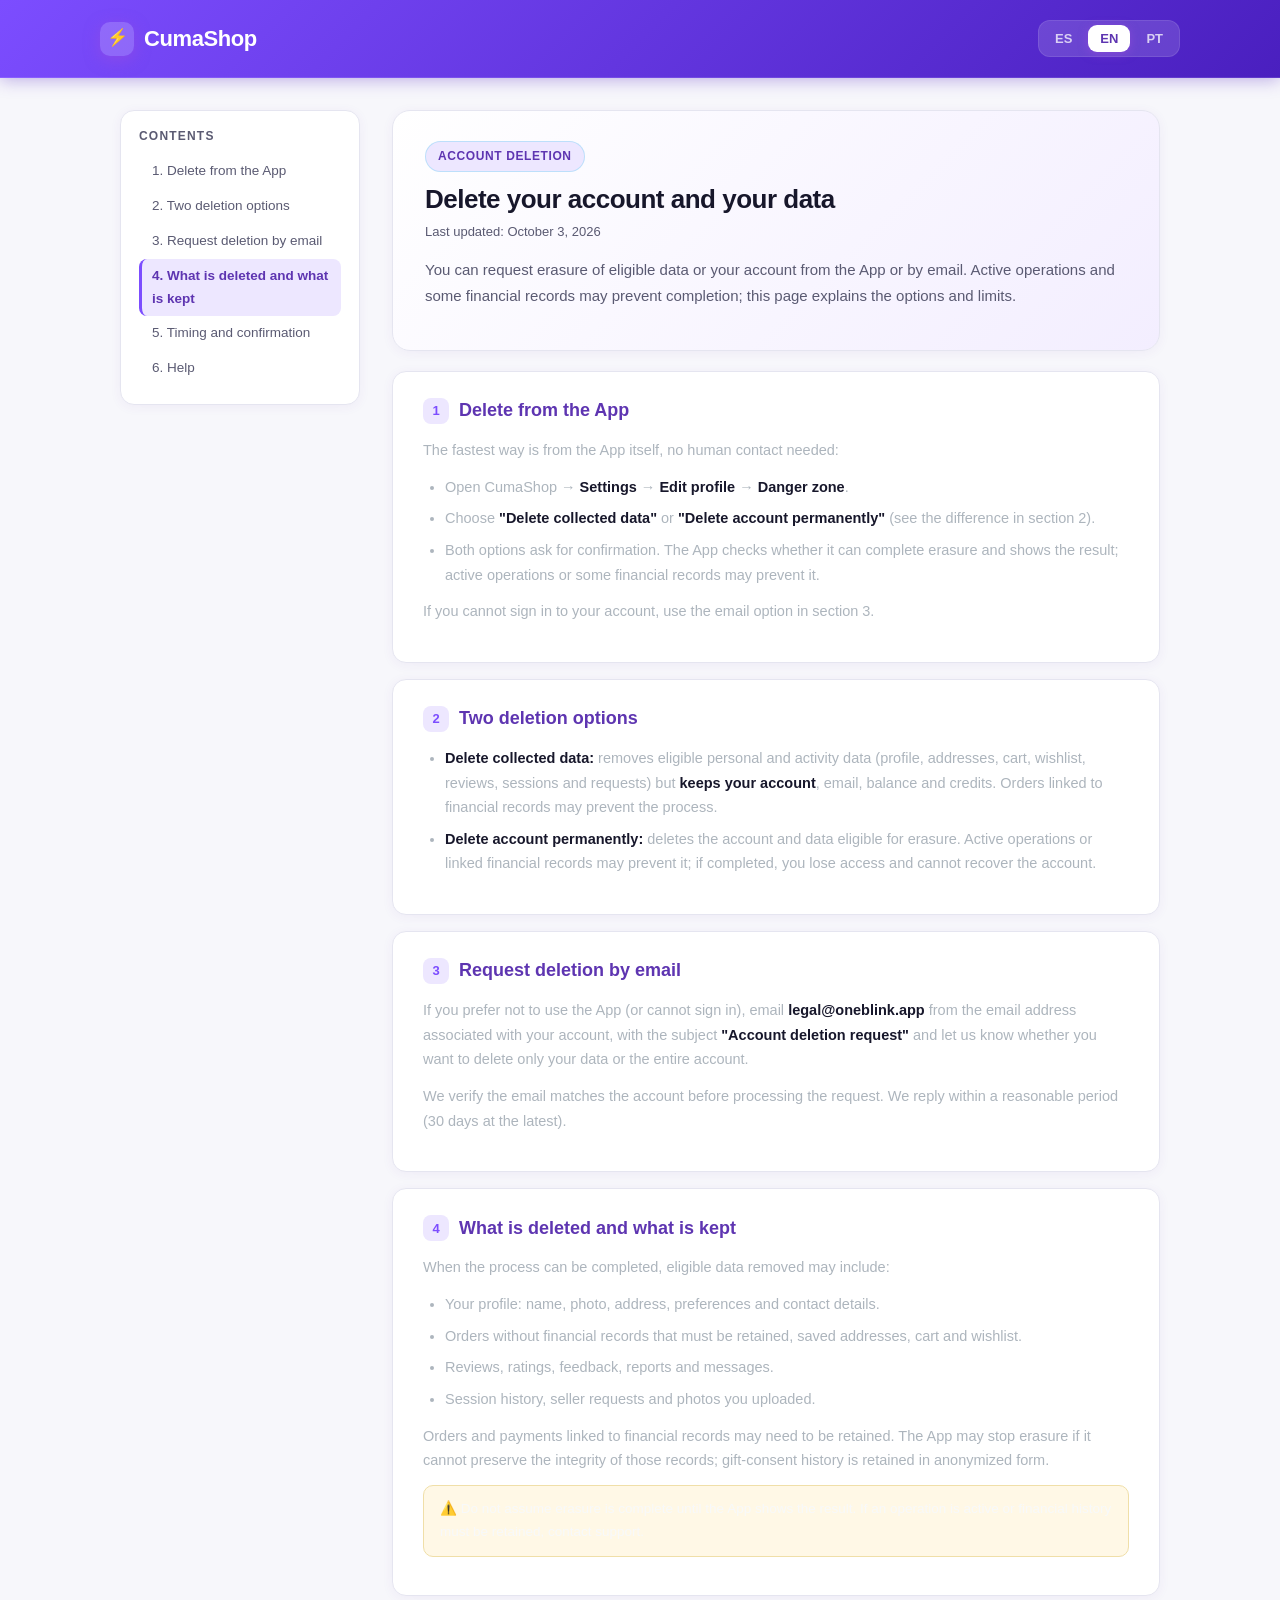
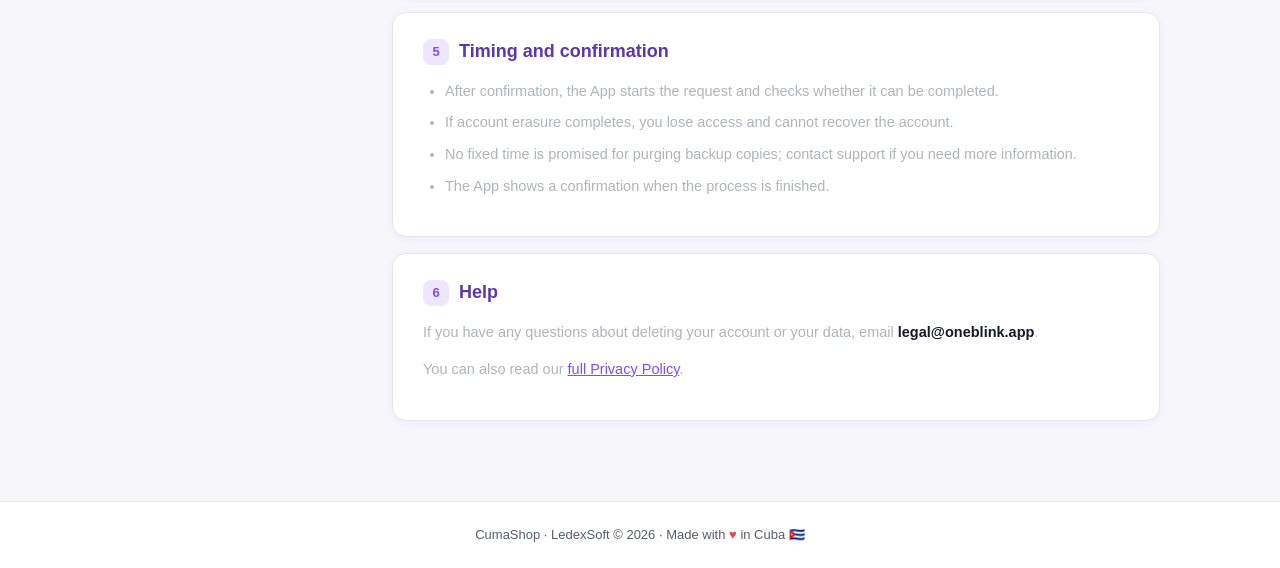
==== commit e86d3e56: "fix: clarify privacy and legal disclosures" ====
--- a/borrar-cuenta.html
+++ b/borrar-cuenta.html
@@ -36,11 +36,11 @@
     <div class="hero-card">
       <span class="badge" data-i18n="badge">Borrado de cuenta</span>
       <h1 data-i18n="title">Borrar tu cuenta y tus datos</h1>
-      <p class="updated" data-i18n="updated">Última actualización: 12 de agosto de 2026</p>
+      <p class="updated" data-i18n="updated">Última actualización: 3 de octubre de 2026</p>
       <p class="lead" data-i18n="lead">
-        CumaShop te permite borrar tus datos personales y tu cuenta en cualquier
-        momento, desde la App o escribiéndonos por correo. Esta página explica las
-        opciones disponibles y qué ocurre con tus datos después del borrado.
+        Puedes solicitar el borrado de los datos elegibles o de tu cuenta desde la
+        App o por correo. Las operaciones activas y algunos registros financieros
+        pueden impedir que se complete; esta página explica las opciones y límites.
       </p>
     </div>
 
@@ -52,7 +52,7 @@
       <ul>
         <li data-i18n="s1l1">Abrí CumaShop → <strong>Ajustes</strong> → <strong>Editar perfil</strong> → <strong>Zona de peligro</strong>.</li>
         <li data-i18n="s1l2">Elegí <strong>"Borrar datos recopilados"</strong> o <strong>"Borrar cuenta permanentemente"</strong> (ver diferencia en la sección 2).</li>
-        <li data-i18n="s1l3">Ambas opciones piden confirmación y se procesan al instante.</li>
+        <li data-i18n="s1l3">Ambas opciones piden confirmación. La App verifica si puede completar el borrado y muestra el resultado; las operaciones activas o ciertos registros financieros pueden impedirlo.</li>
       </ul>
       <p data-i18n="s1p2">
         Si no podés entrar a tu cuenta, usá la opción por correo de la sección 3.
@@ -62,8 +62,8 @@
     <section class="card" id="opciones">
       <h2><span class="num">2</span><span data-i18n="s2t">Dos opciones de borrado</span></h2>
       <ul>
-        <li data-i18n="s2l1"><strong>Borrar datos recopilados:</strong> elimina tus datos personales y de actividad (pedidos, direcciones, carrito, lista de deseos, reseñas, historial de sesiones, solicitudes y demás) pero <strong>conserva tu cuenta</strong>, tu correo y tus créditos.</li>
-        <li data-i18n="s2l2"><strong>Borrar cuenta permanentemente:</strong> elimina la cuenta y todos los datos asociados. Es <strong>irreversible</strong>; el correo queda libre para crear una cuenta nueva si algún día volvés.</li>
+        <li data-i18n="s2l1"><strong>Borrar datos recopilados:</strong> elimina los datos personales y de actividad elegibles (perfil, direcciones, carrito, lista de deseos, reseñas, sesiones y solicitudes), pero <strong>conserva tu cuenta</strong>, correo, saldo y créditos. Los pedidos vinculados a registros financieros pueden impedir el proceso.</li>
+        <li data-i18n="s2l2"><strong>Borrar cuenta permanentemente:</strong> elimina la cuenta y los datos que puedan borrarse. Las operaciones activas o registros financieros vinculados pueden impedirlo; si se completa, pierdes el acceso y no podrás recuperar la cuenta.</li>
       </ul>
     </section>
 
@@ -83,31 +83,32 @@
 
     <section class="card" id="alcance">
       <h2><span class="num">4</span><span data-i18n="s4t">Qué se elimina y qué se conserva</span></h2>
-      <p data-i18n="s4p1">Al borrar tu cuenta se eliminan:</p>
+      <p data-i18n="s4p1">Cuando el proceso puede completarse, se eliminan los datos elegibles, entre ellos:</p>
       <ul>
         <li data-i18n="s4l1">Tu perfil: nombre, foto, dirección, preferencias y datos de contacto.</li>
-        <li data-i18n="s4l2">Pedidos e historial de compras, direcciones guardadas, carrito y lista de deseos.</li>
+        <li data-i18n="s4l2">Pedidos sin registros financieros que deban conservarse, direcciones guardadas, carrito y lista de deseos.</li>
         <li data-i18n="s4l3">Reseñas, calificaciones, feedback, reportes y mensajes.</li>
         <li data-i18n="s4l4">Historial de sesiones, solicitudes de vendedor y las fotos que hayas subido.</li>
       </ul>
       <p data-i18n="s4p2">
-        Se conserva únicamente lo que exige la ley (por ejemplo, registros contables
-        o fiscales) durante el plazo legal aplicable. Esos datos se mantienen
-        mínimos y bloqueados, y no se usan para ningún otro fin.
+        Los pedidos y pagos vinculados a registros financieros pueden tener que
+        conservarse. La App puede detener el borrado si no puede preservar la
+        integridad de esos registros; el historial de consentimientos de regalos
+        se conserva anonimizado.
       </p>
       <div class="highlight" data-i18n="s4h">
-        ⚠️ El borrado es inmediato, pero algunas copias (por ejemplo, respaldos
-        técnicos o resultados de búsqueda ya generados) pueden tardar hasta 30 días
-        en purgarse por completo.
+        ⚠️ No confirmes que el borrado terminó hasta que la App muestre el resultado.
+        Si una operación está activa o hay historial financiero que deba conservarse,
+        contacta con soporte.
       </div>
     </section>
 
     <section class="card" id="plazos">
       <h2><span class="num">5</span><span data-i18n="s5t">Plazos y confirmación</span></h2>
       <ul>
-        <li data-i18n="s5l1">El borrado se procesa en el momento en que confirmás.</li>
-        <li data-i18n="s5l2">La cuenta desaparece de inmediato y no podés volver a entrar con ella.</li>
-        <li data-i18n="s5l3">Los respaldos técnicos se purgan en un máximo de 30 días.</li>
+        <li data-i18n="s5l1">Al confirmar, la App inicia la solicitud y comprueba si puede completarla.</li>
+        <li data-i18n="s5l2">Si el borrado de cuenta se completa, perderás el acceso y no podrás recuperarla.</li>
+        <li data-i18n="s5l3">No se ofrece un plazo fijo para la purga de copias de respaldo; consulta al soporte si necesitas más información.</li>
         <li data-i18n="s5l4">La App te muestra una confirmación cuando el proceso termina.</li>
       </ul>
     </section>
@@ -143,32 +144,32 @@
       toc5: '5. Plazos y confirmación', toc6: '6. Ayuda',
       badge: 'Borrado de cuenta',
       title: 'Borrar tu cuenta y tus datos',
-      updated: 'Última actualización: 12 de agosto de 2026',
-      lead: 'CumaShop te permite borrar tus datos personales y tu cuenta en cualquier momento, desde la App o escribiéndonos por correo. Esta página explica las opciones disponibles y qué ocurre con tus datos después del borrado.',
+      updated: 'Última actualización: 3 de octubre de 2026',
+      lead: 'Puedes solicitar el borrado de los datos elegibles o de tu cuenta desde la App o por correo. Las operaciones activas y algunos registros financieros pueden impedir que se complete; esta página explica las opciones y límites.',
       s1t: 'Borrar desde la App',
       s1p1: 'La forma más rápida es desde la propia App, sin contacto humano:',
       s1l1: 'Abrí CumaShop → <strong>Ajustes</strong> → <strong>Editar perfil</strong> → <strong>Zona de peligro</strong>.',
       s1l2: 'Elegí <strong>"Borrar datos recopilados"</strong> o <strong>"Borrar cuenta permanentemente"</strong> (ver diferencia en la sección 2).',
-      s1l3: 'Ambas opciones piden confirmación y se procesan al instante.',
+      s1l3: 'Ambas opciones piden confirmación. La App verifica si puede completar el borrado y muestra el resultado; las operaciones activas o ciertos registros financieros pueden impedirlo.',
       s1p2: 'Si no podés entrar a tu cuenta, usá la opción por correo de la sección 3.',
       s2t: 'Dos opciones de borrado',
-      s2l1: '<strong>Borrar datos recopilados:</strong> elimina tus datos personales y de actividad (pedidos, direcciones, carrito, lista de deseos, reseñas, historial de sesiones, solicitudes y demás) pero <strong>conserva tu cuenta</strong>, tu correo y tus créditos.',
-      s2l2: '<strong>Borrar cuenta permanentemente:</strong> elimina la cuenta y todos los datos asociados. Es <strong>irreversible</strong>; el correo queda libre para crear una cuenta nueva si algún día volvés.',
+      s2l1: '<strong>Borrar datos recopilados:</strong> elimina los datos personales y de actividad elegibles (perfil, direcciones, carrito, lista de deseos, reseñas, sesiones y solicitudes), pero <strong>conserva tu cuenta</strong>, correo, saldo y créditos. Los pedidos vinculados a registros financieros pueden impedir el proceso.',
+      s2l2: '<strong>Borrar cuenta permanentemente:</strong> elimina la cuenta y los datos que puedan borrarse. Las operaciones activas o registros financieros vinculados pueden impedirlo; si se completa, pierdes el acceso y no podrás recuperar la cuenta.',
       s3t: 'Solicitar borrado por correo',
       s3p1: 'Si preferís no usar la App (o no podés entrar), escribí a <strong>legal@oneblink.app</strong> desde el correo asociado a tu cuenta, con el asunto <strong>"Solicitud de borrado de cuenta"</strong> e indicando si querés borrar solo los datos o la cuenta completa.',
       s3p2: 'Verificamos que el correo coincida con la cuenta antes de procesar la solicitud. Respondemos dentro de un plazo razonable (máximo 30 días).',
       s4t: 'Qué se elimina y qué se conserva',
-      s4p1: 'Al borrar tu cuenta se eliminan:',
+      s4p1: 'Cuando el proceso puede completarse, se eliminan los datos elegibles, entre ellos:',
       s4l1: 'Tu perfil: nombre, foto, dirección, preferencias y datos de contacto.',
-      s4l2: 'Pedidos e historial de compras, direcciones guardadas, carrito y lista de deseos.',
+      s4l2: 'Pedidos sin registros financieros que deban conservarse, direcciones guardadas, carrito y lista de deseos.',
       s4l3: 'Reseñas, calificaciones, feedback, reportes y mensajes.',
       s4l4: 'Historial de sesiones, solicitudes de vendedor y las fotos que hayas subido.',
-      s4p2: 'Se conserva únicamente lo que exige la ley (por ejemplo, registros contables o fiscales) durante el plazo legal aplicable. Esos datos se mantienen mínimos y bloqueados, y no se usan para ningún otro fin.',
-      s4h: '⚠️ El borrado es inmediato, pero algunas copias (por ejemplo, respaldos técnicos o resultados de búsqueda ya generados) pueden tardar hasta 30 días en purgarse por completo.',
+      s4p2: 'Los pedidos y pagos vinculados a registros financieros pueden tener que conservarse. La App puede detener el borrado si no puede preservar la integridad de esos registros; el historial de consentimientos de regalos se conserva anonimizado.',
+      s4h: '⚠️ No confirmes que el borrado terminó hasta que la App muestre el resultado. Si una operación está activa o hay historial financiero que deba conservarse, contacta con soporte.',
       s5t: 'Plazos y confirmación',
-      s5l1: 'El borrado se procesa en el momento en que confirmás.',
-      s5l2: 'La cuenta desaparece de inmediato y no podés volver a entrar con ella.',
-      s5l3: 'Los respaldos técnicos se purgan en un máximo de 30 días.',
+      s5l1: 'Al confirmar, la App inicia la solicitud y comprueba si puede completarla.',
+      s5l2: 'Si el borrado de cuenta se completa, perderás el acceso y no podrás recuperarla.',
+      s5l3: 'No se ofrece un plazo fijo para la purga de copias de respaldo; consulta al soporte si necesitas más información.',
       s5l4: 'La App te muestra una confirmación cuando el proceso termina.',
       s6t: 'Ayuda',
       s6p1: 'Ante cualquier duda sobre el borrado de tu cuenta o tus datos, escribinos a <strong>legal@oneblink.app</strong>.',
@@ -185,32 +186,32 @@
       toc5: '5. Timing and confirmation', toc6: '6. Help',
       badge: 'Account Deletion',
       title: 'Delete your account and your data',
-      updated: 'Last updated: August 12, 2026',
-      lead: 'CumaShop lets you delete your personal data and your account at any time, from the App or by email. This page explains the available options and what happens to your data after deletion.',
+      updated: 'Last updated: October 3, 2026',
+      lead: 'You can request erasure of eligible data or your account from the App or by email. Active operations and some financial records may prevent completion; this page explains the options and limits.',
       s1t: 'Delete from the App',
       s1p1: 'The fastest way is from the App itself, no human contact needed:',
       s1l1: 'Open CumaShop → <strong>Settings</strong> → <strong>Edit profile</strong> → <strong>Danger zone</strong>.',
       s1l2: 'Choose <strong>"Delete collected data"</strong> or <strong>"Delete account permanently"</strong> (see the difference in section 2).',
-      s1l3: 'Both options ask for confirmation and are processed instantly.',
+      s1l3: 'Both options ask for confirmation. The App checks whether it can complete erasure and shows the result; active operations or some financial records may prevent it.',
       s1p2: 'If you cannot sign in to your account, use the email option in section 3.',
       s2t: 'Two deletion options',
-      s2l1: '<strong>Delete collected data:</strong> removes your personal and activity data (orders, addresses, cart, wishlist, reviews, session history, requests and more) but <strong>keeps your account</strong>, your email and your credits.',
-      s2l2: '<strong>Delete account permanently:</strong> deletes the account and all associated data. It is <strong>irreversible</strong>; the email becomes available to create a new account if you ever come back.',
+      s2l1: '<strong>Delete collected data:</strong> removes eligible personal and activity data (profile, addresses, cart, wishlist, reviews, sessions and requests) but <strong>keeps your account</strong>, email, balance and credits. Orders linked to financial records may prevent the process.',
+      s2l2: '<strong>Delete account permanently:</strong> deletes the account and data eligible for erasure. Active operations or linked financial records may prevent it; if completed, you lose access and cannot recover the account.',
       s3t: 'Request deletion by email',
       s3p1: 'If you prefer not to use the App (or cannot sign in), email <strong>legal@oneblink.app</strong> from the email address associated with your account, with the subject <strong>"Account deletion request"</strong> and let us know whether you want to delete only your data or the entire account.',
       s3p2: 'We verify the email matches the account before processing the request. We reply within a reasonable period (30 days at the latest).',
       s4t: 'What is deleted and what is kept',
-      s4p1: 'When you delete your account, the following is removed:',
+      s4p1: 'When the process can be completed, eligible data removed may include:',
       s4l1: 'Your profile: name, photo, address, preferences and contact details.',
-      s4l2: 'Orders and purchase history, saved addresses, cart and wishlist.',
+      s4l2: 'Orders without financial records that must be retained, saved addresses, cart and wishlist.',
       s4l3: 'Reviews, ratings, feedback, reports and messages.',
       s4l4: 'Session history, seller requests and photos you uploaded.',
-      s4p2: 'Only what the law requires is kept (for example, accounting or tax records) for the applicable legal period. This data is kept to a minimum, locked down, and not used for any other purpose.',
-      s4h: '⚠️ Deletion is immediate, but some copies (for example, technical backups or already-generated search results) may take up to 30 days to be fully purged.',
+      s4p2: 'Orders and payments linked to financial records may need to be retained. The App may stop erasure if it cannot preserve the integrity of those records; gift-consent history is retained in anonymized form.',
+      s4h: '⚠️ Do not assume erasure is complete until the App shows the result. If an operation is active or financial history must be retained, contact support.',
       s5t: 'Timing and confirmation',
-      s5l1: 'Deletion is processed as soon as you confirm.',
-      s5l2: 'The account disappears immediately and you can no longer sign in with it.',
-      s5l3: 'Technical backups are purged within 30 days at the latest.',
+      s5l1: 'After confirmation, the App starts the request and checks whether it can be completed.',
+      s5l2: 'If account erasure completes, you lose access and cannot recover the account.',
+      s5l3: 'No fixed time is promised for purging backup copies; contact support if you need more information.',
       s5l4: 'The App shows a confirmation when the process is finished.',
       s6t: 'Help',
       s6p1: 'If you have any questions about deleting your account or your data, email <strong>legal@oneblink.app</strong>.',
@@ -227,32 +228,32 @@
       toc5: '5. Prazos e confirmação', toc6: '6. Ajuda',
       badge: 'Exclusão de conta',
       title: 'Exclua sua conta e seus dados',
-      updated: 'Última atualização: 12 de agosto de 2026',
-      lead: 'O CumaShop permite excluir seus dados pessoais e sua conta a qualquer momento, pelo App ou por e-mail. Esta página explica as opções disponíveis e o que acontece com seus dados após a exclusão.',
+      updated: 'Última atualização: 3 de outubro de 2026',
+      lead: 'Você pode solicitar a exclusão dos dados elegíveis ou da conta pelo App ou por e-mail. Operações ativas e alguns registros financeiros podem impedir a conclusão; esta página explica as opções e os limites.',
       s1t: 'Excluir pelo App',
       s1p1: 'A forma mais rápida é pelo próprio App, sem contato humano:',
       s1l1: 'Abra o CumaShop → <strong>Ajustes</strong> → <strong>Editar perfil</strong> → <strong>Zona de perigo</strong>.',
       s1l2: 'Escolha <strong>"Excluir dados coletados"</strong> ou <strong>"Excluir conta permanentemente"</strong> (veja a diferença na seção 2).',
-      s1l3: 'Ambas as opções pedem confirmação e são processadas na hora.',
+      s1l3: 'Ambas as opções pedem confirmação. O App verifica se pode concluir a exclusão e mostra o resultado; operações ativas ou alguns registros financeiros podem impedi-la.',
       s1p2: 'Se não conseguir entrar na sua conta, use a opção por e-mail da seção 3.',
       s2t: 'Duas opções de exclusão',
-      s2l1: '<strong>Excluir dados coletados:</strong> remove seus dados pessoais e de atividade (pedidos, endereços, carrinho, lista de desejos, avaliações, histórico de sessões, solicitações e mais), mas <strong>mantém sua conta</strong>, seu e-mail e seus créditos.',
-      s2l2: '<strong>Excluir conta permanentemente:</strong> exclui a conta e todos os dados associados. É <strong>irreversível</strong>; o e-mail fica livre para criar uma conta nova se um dia você voltar.',
+      s2l1: '<strong>Excluir dados coletados:</strong> remove dados pessoais e de atividade elegíveis (perfil, endereços, carrinho, lista de desejos, avaliações, sessões e solicitações), mas <strong>mantém sua conta</strong>, e-mail, saldo e créditos. Pedidos vinculados a registros financeiros podem impedir o processo.',
+      s2l2: '<strong>Excluir conta permanentemente:</strong> exclui a conta e os dados elegíveis. Operações ativas ou registros financeiros vinculados podem impedi-lo; se concluído, você perderá o acesso e não poderá recuperar a conta.',
       s3t: 'Solicitar exclusão por e-mail',
       s3p1: 'Se preferir não usar o App (ou não conseguir entrar), escreva para <strong>legal@oneblink.app</strong> usando o e-mail associado à sua conta, com o assunto <strong>"Solicitação de exclusão de conta"</strong> e informando se quer excluir apenas os dados ou a conta completa.',
       s3p2: 'Verificamos se o e-mail corresponde à conta antes de processar a solicitação. Respondemos dentro de um prazo razoável (no máximo 30 dias).',
       s4t: 'O que é excluído e o que é mantido',
-      s4p1: 'Ao excluir sua conta, são removidos:',
+      s4p1: 'Quando o processo pode ser concluído, os dados elegíveis removidos podem incluir:',
       s4l1: 'Seu perfil: nome, foto, endereço, preferências e dados de contato.',
-      s4l2: 'Pedidos e histórico de compras, endereços salvos, carrinho e lista de desejos.',
+      s4l2: 'Pedidos sem registros financeiros que precisem ser mantidos, endereços salvos, carrinho e lista de desejos.',
       s4l3: 'Avaliações, classificações, feedback, denúncias e mensagens.',
       s4l4: 'Histórico de sessões, solicitações de vendedor e fotos enviadas por você.',
-      s4p2: 'Apenas o que a lei exige é mantido (por exemplo, registros contábeis ou fiscais) pelo prazo legal aplicável. Esses dados ficam reduzidos ao mínimo, bloqueados e não são usados para nenhum outro fim.',
-      s4h: '⚠️ A exclusão é imediata, mas algumas cópias (por exemplo, backups técnicos ou resultados de busca já gerados) podem levar até 30 dias para serem totalmente eliminadas.',
+      s4p2: 'Pedidos e pagamentos vinculados a registros financeiros podem precisar ser mantidos. O App pode interromper a exclusão se não puder preservar a integridade desses registros; o histórico de consentimentos de presentes é mantido de forma anonimizada.',
+      s4h: '⚠️ Não considere a exclusão concluída até que o App mostre o resultado. Se houver operação ativa ou histórico financeiro que precise ser mantido, fale com o suporte.',
       s5t: 'Prazos e confirmação',
-      s5l1: 'A exclusão é processada no momento em que você confirma.',
-      s5l2: 'A conta desaparece imediatamente e você não consegue mais entrar com ela.',
-      s5l3: 'Os backups técnicos são eliminados em no máximo 30 dias.',
+      s5l1: 'Após a confirmação, o App inicia a solicitação e verifica se pode concluí-la.',
+      s5l2: 'Se a exclusão da conta for concluída, você perderá o acesso e não poderá recuperá-la.',
+      s5l3: 'Não há um prazo fixo prometido para apagar cópias de backup; fale com o suporte se precisar de mais informações.',
       s5l4: 'O App mostra uma confirmação quando o processo termina.',
       s6t: 'Ajuda',
       s6p1: 'Em caso de dúvida sobre a exclusão da sua conta ou seus dados, escreva para <strong>legal@oneblink.app</strong>.',
--- a/css/main.css
+++ b/css/main.css
@@ -584,3 +584,273 @@
   max-height: 300px;
   opacity: 1;
 }
+
+/* ═══════════════════════════════════════════════════════════════════════
+   Páginas de privacidad / borrado (privacidad.html, borrar-cuenta.html,
+   privacidad-ledexsoft.html) — paleta light propia bajo .page-privacidad
+   ═══════════════════════════════════════════════════════════════════════ */
+.page-privacidad {
+  --pp-primary: #7C4DFF;
+  --pp-primary-dark: #5E35B1;
+  --pp-primary-soft: #EDE7FF;
+  --pp-bg: #F7F7FB;
+  --pp-surface: #FFFFFF;
+  --pp-text: #17172B;
+  --pp-text-soft: #5A5A72;
+  --pp-border: #E5E5F0;
+  --pp-radius: 14px;
+  --pp-shadow: 0 2px 12px rgba(94, 53, 177, 0.06);
+  background: var(--pp-bg);
+  color: var(--pp-text);
+  line-height: 1.7;
+  font-size: 16px;
+  font-family: -apple-system, BlinkMacSystemFont, "Segoe UI", Roboto,
+    "Helvetica Neue", Arial, sans-serif;
+  min-height: 100vh;
+  display: flex;
+  flex-direction: column;
+}
+/* Reset de la paleta dark global (body/p de main.css) dentro de privacidad. */
+.page-privacidad p { color: var(--pp-text-soft); }
+.page-privacidad h1, .page-privacidad h2, .page-privacidad h3,
+.page-privacidad h4, .page-privacidad h5, .page-privacidad h6 {
+  color: var(--pp-text);
+  background: none;
+  -webkit-text-fill-color: currentColor;
+}
+.page-privacidad header {
+  background: linear-gradient(135deg, #7C4DFF 0%, #4A1FBF 100%);
+  color: #fff;
+  padding: 20px 24px;
+  position: sticky;
+  top: 0;
+  z-index: 50;
+  box-shadow: 0 2px 16px rgba(74, 31, 191, 0.35);
+}
+.page-privacidad .header-inner {
+  max-width: 1080px;
+  margin: 0 auto;
+  display: flex;
+  align-items: center;
+  justify-content: space-between;
+  gap: 16px;
+  flex-wrap: wrap;
+}
+.page-privacidad .logo {
+  font-size: 22px;
+  font-weight: 800;
+  letter-spacing: -0.4px;
+  display: flex;
+  align-items: center;
+  gap: 10px;
+  color: #fff;
+  text-decoration: none;
+}
+.page-privacidad .logo-mark {
+  width: 34px; height: 34px;
+  background: rgba(255,255,255,0.18);
+  border-radius: 10px;
+  display: grid;
+  place-items: center;
+  font-size: 17px;
+}
+.page-privacidad .logo span { color: #D9CBFF; }
+.page-privacidad .lang-switch {
+  display: flex;
+  gap: 4px;
+  background: rgba(255,255,255,0.14);
+  padding: 4px;
+  border-radius: 12px;
+}
+.page-privacidad .lang-switch button {
+  border: none;
+  background: transparent;
+  color: rgba(255,255,255,0.75);
+  font-size: 13px;
+  font-weight: 700;
+  padding: 6px 12px;
+  border-radius: 9px;
+  cursor: pointer;
+  transition: all 0.15s;
+  font-family: inherit;
+}
+.page-privacidad .lang-switch button:hover { color: #fff; }
+.page-privacidad .lang-switch button.active {
+  background: #fff;
+  color: var(--pp-primary-dark);
+}
+
+/* Layout de dos columnas (privacidad.html / borrar-cuenta.html) */
+.page-privacidad .layout {
+  max-width: 1080px;
+  margin: 0 auto;
+  padding: 32px 20px 64px;
+  display: grid;
+  grid-template-columns: 240px 1fr;
+  gap: 32px;
+  align-items: start;
+  width: 100%;
+}
+@media (max-width: 860px) {
+  .page-privacidad .layout { grid-template-columns: 1fr; }
+  .page-privacidad nav.toc { position: static; max-height: none; }
+}
+
+/* TOC */
+.page-privacidad nav.toc {
+  position: sticky;
+  top: 96px;
+  background: var(--pp-surface);
+  border: 1px solid var(--pp-border);
+  border-radius: var(--pp-radius);
+  padding: 18px;
+  box-shadow: var(--pp-shadow);
+  max-height: calc(100vh - 120px);
+  overflow-y: auto;
+}
+.page-privacidad nav.toc h3 {
+  font-size: 12px;
+  text-transform: uppercase;
+  letter-spacing: 1.2px;
+  color: var(--pp-text-soft);
+  margin-bottom: 10px;
+}
+.page-privacidad nav.toc a {
+  display: block;
+  padding: 6px 10px;
+  border-radius: 8px;
+  color: var(--pp-text-soft);
+  text-decoration: none;
+  font-size: 13.5px;
+  border-left: 3px solid transparent;
+  transition: all 0.12s;
+}
+.page-privacidad nav.toc a:hover { background: var(--pp-primary-soft); color: var(--pp-primary-dark); }
+.page-privacidad nav.toc a.active {
+  border-left-color: var(--pp-primary);
+  background: var(--pp-primary-soft);
+  color: var(--pp-primary-dark);
+  font-weight: 600;
+}
+
+/* Content */
+.page-privacidad .content { min-width: 0; width: 100%; }
+.page-privacidad .hero-card {
+  background: linear-gradient(135deg, var(--pp-surface) 0%, #F3EEFF 100%);
+  border: 1px solid var(--pp-border);
+  border-radius: 18px;
+  padding: 30px 32px;
+  margin-bottom: 20px;
+  box-shadow: var(--pp-shadow);
+}
+.page-privacidad .hero-card .badge {
+  display: inline-block;
+  background: var(--pp-primary-soft);
+  color: var(--pp-primary-dark);
+  font-size: 12px;
+  font-weight: 700;
+  padding: 4px 12px;
+  border-radius: 20px;
+  margin-bottom: 12px;
+  text-transform: uppercase;
+  letter-spacing: 0.6px;
+}
+.page-privacidad .hero-card h1 { font-size: 26px; letter-spacing: -0.5px; margin-bottom: 6px; color: var(--pp-text); }
+.page-privacidad .hero-card .updated {
+  font-size: 13px;
+  color: var(--pp-text-soft);
+  margin-bottom: 14px;
+}
+.page-privacidad .hero-card .lead { font-size: 15px; color: var(--pp-text-soft); }
+
+.page-privacidad section.card {
+  background: var(--pp-surface);
+  border: 1px solid var(--pp-border);
+  border-radius: var(--pp-radius);
+  padding: 26px 30px;
+  margin-bottom: 16px;
+  box-shadow: var(--pp-shadow);
+  scroll-margin-top: 90px;
+}
+.page-privacidad section.card h2 {
+  font-size: 18px;
+  color: var(--pp-primary-dark);
+  margin-bottom: 14px;
+  display: flex;
+  align-items: center;
+  gap: 10px;
+}
+.page-privacidad section.card h2 .num {
+  background: var(--pp-primary-soft);
+  color: var(--pp-primary);
+  font-size: 13px;
+  font-weight: 800;
+  width: 26px; height: 26px;
+  border-radius: 8px;
+  display: grid;
+  place-items: center;
+  flex-shrink: 0;
+}
+.page-privacidad section.card h3 { font-size: 15px; margin: 16px 0 6px; color: var(--pp-text); }
+.page-privacidad section.card p { margin-bottom: 12px; font-size: 14.5px; }
+.page-privacidad section.card ul { padding-left: 22px; margin-bottom: 12px; }
+.page-privacidad section.card li { margin-bottom: 7px; font-size: 14.5px; }
+.page-privacidad section.card strong { color: var(--pp-text); }
+.page-privacidad section.card a { color: var(--pp-primary); }
+.page-privacidad .highlight {
+  background: #FFF8E6;
+  border: 1px solid #F0DFA8;
+  border-radius: 10px;
+  padding: 12px 16px;
+  font-size: 13.5px;
+  margin: 12px 0;
+}
+
+/* Variante de una columna (privacidad-ledexsoft.html) */
+.page-privacidad .container {
+  max-width: 860px;
+  margin: 0 auto;
+  padding: 40px 24px 64px;
+  width: 100%;
+}
+.page-privacidad .container h1 { font-size: 28px; font-weight: 800; margin-bottom: 8px; color: var(--pp-text); }
+.page-privacidad .container .updated { font-size: 13px; color: var(--pp-text-soft); margin-bottom: 24px; }
+.page-privacidad .container h2 { font-size: 19px; font-weight: 700; margin: 28px 0 10px; color: var(--pp-text); }
+.page-privacidad .container p { font-size: 14.5px; margin-bottom: 10px; }
+.page-privacidad .container ul, .page-privacidad .container ol { margin: 0 0 12px 22px; }
+.page-privacidad .container li { font-size: 14.5px; margin-bottom: 6px; }
+.page-privacidad .container a { color: var(--pp-primary); text-decoration: none; }
+.page-privacidad .container a:hover { text-decoration: underline; }
+.page-privacidad .container .toc {
+  background: var(--pp-surface);
+  border: 1px solid var(--pp-border);
+  border-radius: var(--pp-radius);
+  padding: 18px 22px;
+  margin-bottom: 10px;
+}
+.page-privacidad .container .toc p { font-weight: 700; margin-bottom: 8px; font-size: 14px; }
+.page-privacidad .container .toc a { display: block; font-size: 13.5px; margin-bottom: 4px; }
+.page-privacidad .container .box {
+  background: var(--pp-primary-soft);
+  border-radius: 12px;
+  padding: 16px 18px;
+  margin: 14px 0;
+  font-size: 13.5px;
+}
+
+.page-privacidad footer {
+  margin-top: auto;
+  background: var(--pp-surface);
+  border-top: 1px solid var(--pp-border);
+  text-align: center;
+  padding: 22px 20px;
+  font-size: 13px;
+  color: var(--pp-text-soft);
+}
+.page-privacidad footer a { color: var(--pp-primary); text-decoration: none; }
+.page-privacidad footer a:hover { text-decoration: underline; }
+.page-privacidad footer .heart { color: #E5484D; }
+
+/* Links de idioma dentro de las páginas de privacidad */
+.page-privacidad .lang-link { color: var(--pp-primary); text-decoration: none; }
+.page-privacidad .lang-link:hover { text-decoration: underline; }
